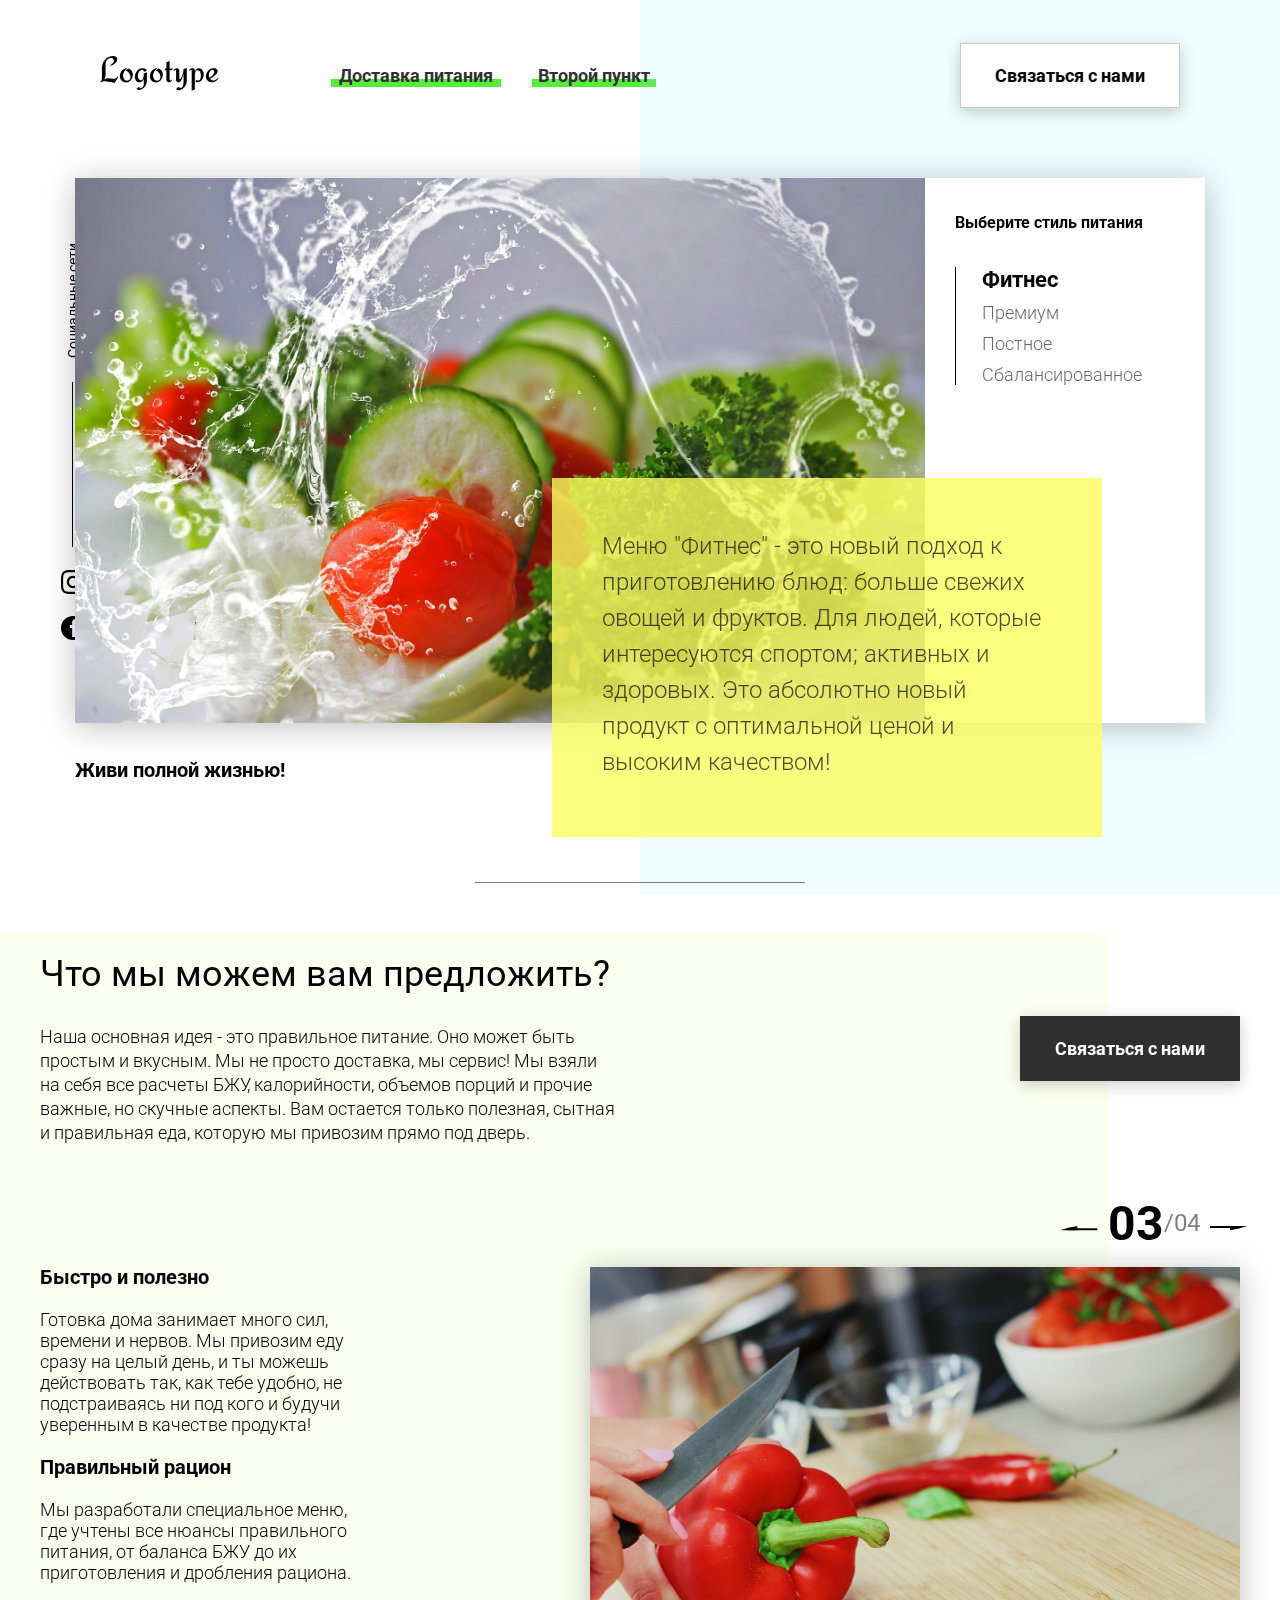
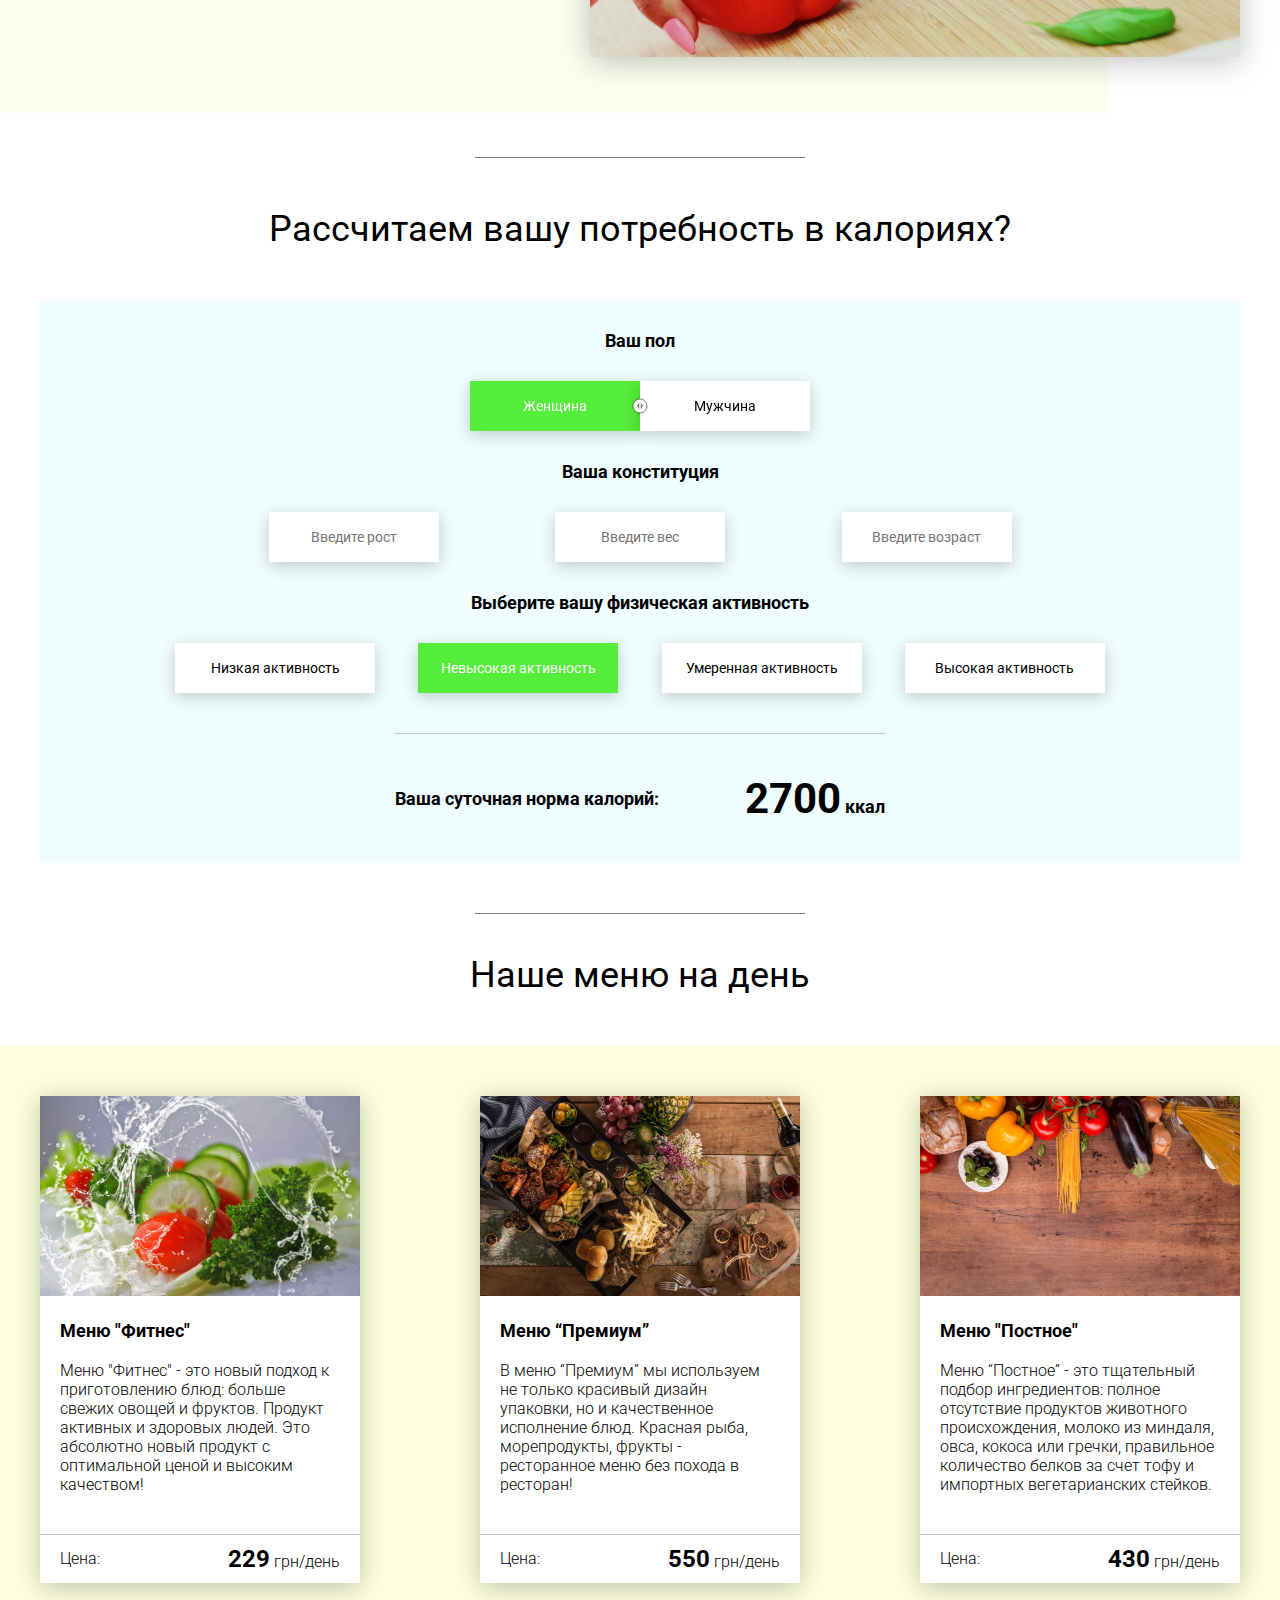
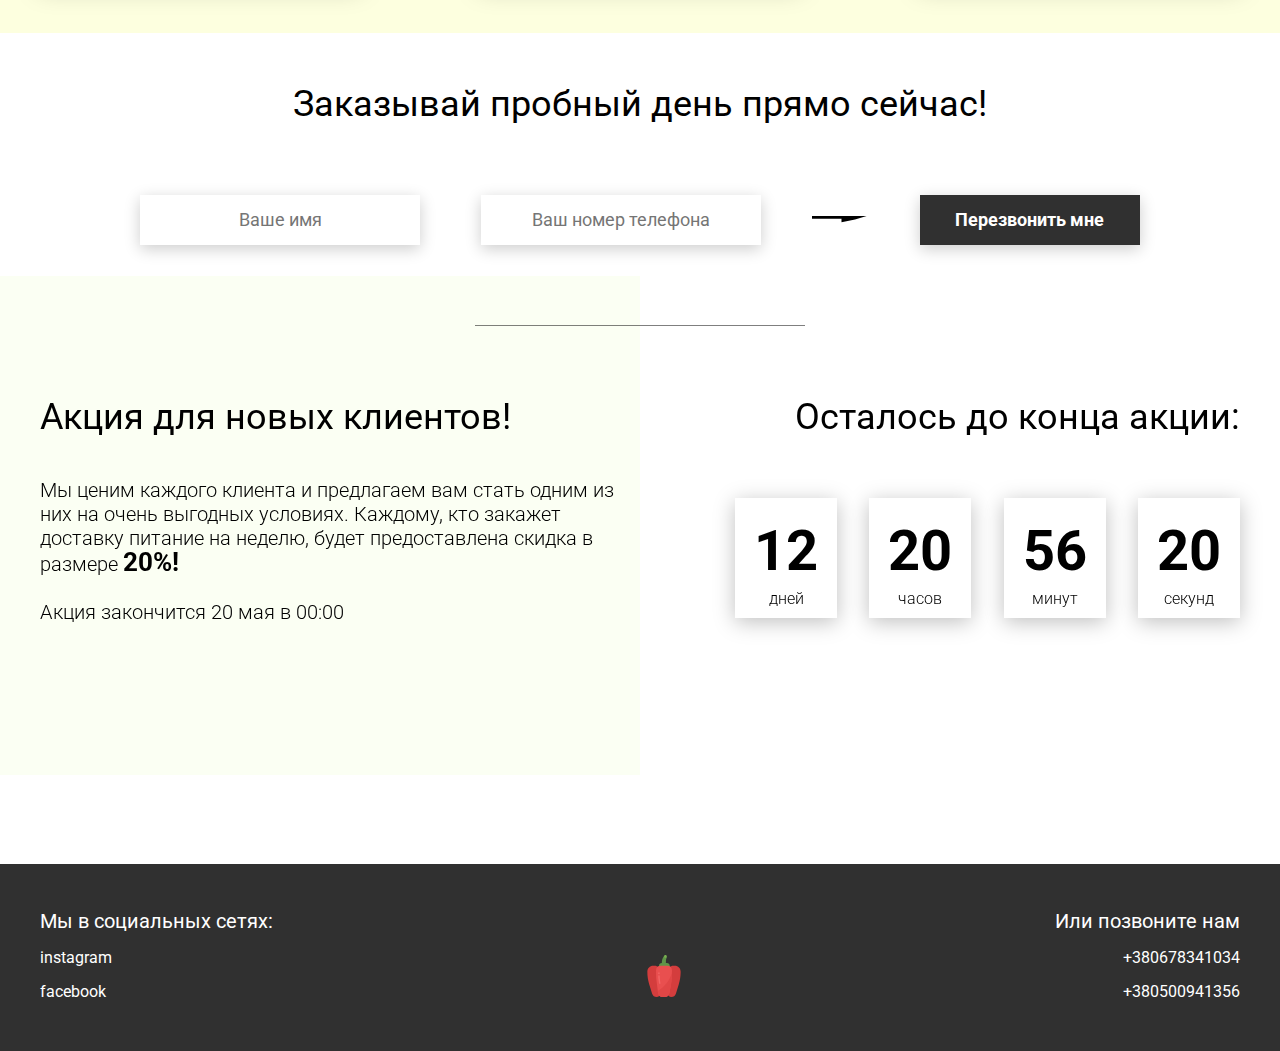
==== PracticeProject02/index.html @ e55fc6fd "Rename work directory" ====
<!DOCTYPE html>
<html lang="en">
<head>
    <meta charset="UTF-8">
    <meta name="viewport" content="width=device-width, initial-scale=1.0">
    <title>Food</title>
    <link rel="stylesheet" href="css/style.css">
    <link rel="stylesheet" href="css/animation-tabs.css">
</head>
<body>
    <header class="header">
        <div class="header__left-block">
            <div class="header__logo">
                <img src="icons/logo.svg" alt="Логотип">
            </div>
            <nav class="header__links">
                <a href="#" class="header__link">Доставка питания</a>
                <a href="#" class="header__link">Второй пункт</a>
            </nav>
        </div>
        <div class="header__right-block">
            <button class="btn btn_white">Связаться с нами</button>
        </div>
    </header>
    <div class="sidepanel">
        <div class="sidepanel__text"><span>Социальные сети</span></div>
        <div class="sidepanel__divider"></div>
        <a href="#" class="sidepanel__icon">
            <img src="icons/instagram.svg" alt="instagram">
        </a>
        <a href="#" class="sidepanel__icon">
            <img src="icons/facebook.svg" alt="facebook">
        </a>
    </div>

    <div class="preview">
        <div class="bgc_blue"></div>
        <div class="container">
            <div class="tabcontainer">
                <div class="tabcontent">
                    <img src="img/tabs/vegy.jpg" alt="vegy">
                    <div class="tabcontent__descr">
                        Меню "Фитнес" - это новый подход к приготовлению блюд: больше свежих овощей и фруктов. Для людей, которые интересуются спортом; активных и здоровых. Это абсолютно новый продукт с оптимальной ценой и высоким качеством!
                    </div>
                </div>
                <div class="tabcontent">
                    <img src="img/tabs/elite.jpg" alt="elite">
                    <div class="tabcontent__descr">
                        Меню “Премиум” - мы используем не только красивый дизайн упаковки, но и качественное исполнение блюд. Красная рыба, морепродукты, фрукты - ресторанное меню без похода в ресторан!                                     
                    </div>
                </div>
                <div class="tabcontent">
                    <img src="img/tabs/post.jpg" alt="post">
                    <div class="tabcontent__descr">
                        Наше специальное “Постное меню” - это тщательный подбор ингредиентов: полное отсутствие продуктов животного происхождения. Полная гармония с собой и природой в каждом элементе! Все будет Ом!                                     
                    </div>
                </div>
                <div class="tabcontent">
                    <img src="img/tabs/vegy.jpg" alt="vegy">
                    <div class="tabcontent__descr">
                        Меню "Сбалансированное" - это соответствие вашего рациона всем научным рекомендациям. Мы тщательно просчитываем вашу потребность в к/б/ж/у и создаем лучшие блюда для вас.
                    </div>
                </div>
                <!-- <div class="tabcontent">
                    <img src="https://images.immediate.co.uk/production/volatile/sites/30/2020/08/processed-food700-350-e6d0f0f.jpg?quality=90&resize=556,505" alt="vegy">
                    <div class="tabcontent__descr">
                        Меню "Дополнительное" - это соответствие вашего рациона всем научным рекомендациям. Мы тщательно просчитываем вашу потребность в к/б/ж/у и создаем лучшие блюда для вас.
                    </div>
                </div> -->
                <div class="tabheader">
                    <h3>Выберите стиль питания</h3>
                    <div class="tabheader__items">
                        <div class="tabheader__item tabheader__item_active">Фитнес</div>
                        <div class="tabheader__item">Премиум</div>
                        <div class="tabheader__item">Постное</div>
                        <div class="tabheader__item">Сбалансированное</div>
                        <!-- <div class="tabheader__item">Дополнительное</div> -->
                    </div>
                </div>
            </div>
            <div class="preview__life">Живи полной жизнью!</div>
        </div>
    </div>

    <div class="divider"></div>

    <div class="offer">
        <div class="bgc_y"></div>
        <div class="container">
            <div class="offer__text">
                <h2 class="title">Что мы можем вам предложить?</h2>
                <div class="offer__descr">
                    Наша основная идея - это правильное питание. Оно может быть простым и вкусным. Мы не просто доставка, мы сервис! Мы взяли на себя все расчеты БЖУ, калорийности, объемов порций и прочие важные, но скучные аспекты. Вам остается только полезная, сытная и правильная еда, которую мы привозим прямо под дверь.
                </div>
            </div>
            <div class="offer__action">
                <button class="btn btn_dark">Связаться с нами</button>
            </div>
        </div>
        <div class="container">
            <div class="offer__advantages">
                <h2>Быстро и полезно</h2>
                <div class="offer__advantages-text">
                    Готовка дома занимает много сил, времени и нервов. Мы привозим еду сразу на целый день, и ты можешь действовать так, как тебе удобно, не подстраиваясь ни под кого и будучи уверенным в качестве продукта!
                </div>
                <h2>Правильный рацион</h2>
                <div class="offer__advantages-text">
                    Мы разработали специальное меню, где учтены все нюансы правильного питания, от баланса БЖУ до их приготовления и дробления рациона.
                </div>
            </div>
            <div class="offer__slider">
                <div class="offer__slider-counter">
                    <div class="offer__slider-prev">
                        <img src="icons/left.svg" alt="prev">
                    </div>
                    <span id="current">03</span>
                    /
                    <span id="total">04</span>
                    <div class="offer__slider-next">
                        <img src="icons/right.svg" alt="next">
                    </div>
                </div>
                <div class="offer__slider-wrapper">
                    <div class="offer__slide">
                        <img src="img/slider/pepper.jpg" alt="pepper">
                    </div>
                    <!-- <div class="offer__slide">
                        <img src="img/slider/food-12.jpg" alt="food">
                    </div>
                    <div class="offer__slide">
                        <img src="img/slider/olive-oil.jpg" alt="oil">
                    </div>
                    <div class="offer__slide">
                        <img src="img/slider/paprika.jpg" alt="paprika">
                    </div> -->
                </div>
            </div>
        </div>
    </div>

    <div class="divider"></div>

    <div class="calculating">
        <div class="container">
            <h2 class="title">Рассчитаем вашу потребность в калориях?
            </h2>
            <div class="calculating__field">
                <div class="calculating__subtitle">
                    Ваш пол
                </div>
                <div class="calculating__choose" id="gender">
                    <div class="calculating__choose-item calculating__choose-item_active">Женщина</div>
                    <div class="calculating__choose-item">Мужчина</div>
                </div>

                <div class="calculating__subtitle">
                    Ваша конституция
                </div>
                <div class="calculating__choose calculating__choose_medium">
                    <input type="text" id="height" placeholder="Введите рост" class="calculating__choose-item">
                    <input type="text" id="weight" placeholder="Введите вес"  class="calculating__choose-item">
                    <input type="text" id="age" placeholder="Введите возраст" class="calculating__choose-item">
                </div>

                <div class="calculating__subtitle">
                    Выберите вашу физическая активность
                </div>
                <div class="calculating__choose calculating__choose_big">
                    <div id="low" class="calculating__choose-item">Низкая активность </div>
                    <div id="small"  class="calculating__choose-item calculating__choose-item_active">Невысокая активность</div>
                    <div id="medium" class="calculating__choose-item">Умеренная активность</div>
                    <div id="high" class="calculating__choose-item">Высокая активность</div>
                </div>

                <div class="calculating__divider"></div>

                <div class="calculating__total">
                    <div class="calculating__subtitle">
                        Ваша суточная норма калорий:
                    </div>
                    <div class="calculating__result">
                        <span>2700</span> ккал
                    </div>
                </div>
            </div>
        </div>
    </div>

    <div class="divider"></div>

    <div class="menu">
        <h2 class="title">Наше меню на день</h2>

        <div class="menu__field">
            <div class="container">
                <div class="menu__item">
                    <img src="img/tabs/vegy.jpg" alt="vegy">
                    <h3 class="menu__item-subtitle">Меню "Фитнес"</h3>
                    <div class="menu__item-descr">Меню "Фитнес" - это новый подход к приготовлению блюд: больше свежих овощей и фруктов. Продукт активных и здоровых людей. Это абсолютно новый продукт с оптимальной ценой и высоким качеством!</div>
                    <div class="menu__item-divider"></div>
                    <div class="menu__item-price">
                        <div class="menu__item-cost">Цена:</div>
                        <div class="menu__item-total"><span>229</span> грн/день</div>
                    </div>
                </div>
                <div class="menu__item">
                    <img src="img/tabs/elite.jpg" alt="elite">
                    <h3 class="menu__item-subtitle">Меню “Премиум”</h3>
                    <div class="menu__item-descr">В меню “Премиум” мы используем не только красивый дизайн упаковки, но и качественное исполнение блюд. Красная рыба, морепродукты, фрукты - ресторанное меню без похода в ресторан!</div>
                    <div class="menu__item-divider"></div>
                    <div class="menu__item-price">
                        <div class="menu__item-cost">Цена:</div>
                        <div class="menu__item-total"><span>550</span> грн/день</div>
                    </div>
                </div>
                <div class="menu__item">
                    <img src="img/tabs/post.jpg" alt="post">
                    <h3 class="menu__item-subtitle">Меню "Постное"</h3>
                    <div class="menu__item-descr">Меню “Постное” - это тщательный подбор ингредиентов: полное отсутствие продуктов животного происхождения, молоко из миндаля, овса, кокоса или гречки, правильное количество белков за счет тофу и импортных вегетарианских стейков. </div>
                    <div class="menu__item-divider"></div>
                    <div class="menu__item-price">
                        <div class="menu__item-cost">Цена:</div>
                        <div class="menu__item-total"><span>430</span> грн/день</div>
                    </div>
                </div>
            </div>
        </div>
    </div>

    <div class="order">
        <div class="container">
            <div class="title">Заказывай пробный день прямо сейчас!</div>
            <form action="#" class="order__form">
                <input required placeholder="Ваше имя" name="name" type="text" class="order__input">
                <input required placeholder="Ваш номер телефона" name="phone" type="phone" class="order__input">
                <img src="icons/right.svg" alt="right">
                <button class="btn btn_dark btn_min">Перезвонить мне</button>
            </form>
        </div>
    </div>

    <div class="divider"></div>

    <div class="promotion">
        <div class="bgc_y"></div>
        <div class="container">
            <div class="promotion__text">
                <div class="title">Акция для новых клиентов!</div>
                <div class="promotion__descr">
                    Мы ценим каждого клиента и предлагаем вам стать одним из них на очень выгодных условиях. 
                    Каждому, кто закажет доставку питание на неделю, будет предоставлена скидка в размере <span>20%!</span>
                    <br><br>
                    Акция закончится 20 мая в 00:00
                </div>
            </div>
            <div class="promotion__timer">
                <div class="title">Осталось до конца акции:</div>
                <div class="timer">
                    <div class="timer__block">
                        <span id="days">12</span>
                        дней
                    </div>
                    <div class="timer__block">
                        <span id="hours">20</span>
                        часов
                    </div>
                    <div class="timer__block">
                        <span id="minutes">56</span>
                        минут
                    </div>
                    <div class="timer__block">
                        <span id="seconds">20</span>
                        секунд
                    </div>
                </div>
            </div>
        </div>
    </div>

    <footer class="footer">
        <div class="container">
            <div class="social">
                <div class="subtitle">Мы в социальных сетях:</div>
                <a href="#" class="link">instagram</a>
                <a href="#" class="link">facebook</a>
            </div>
            <div class="pepper">
                <img src="icons/veg.svg" alt="pepper">
            </div>
            <div class="call">
                <div class="subtitle">Или позвоните нам</div>
                <a href="#" class="link">+380678341034</a>
                <a href="#" class="link">+380500941356</a>
            </div>
        </div>
    </footer>

    <div class="modal">
        <div class="modal__dialog">
            <div class="modal__content">
                <form action="#">
                    <div class="modal__close">&times;</div>
                    <div class="modal__title">Мы свяжемся с вами как можно быстрее!</div>
                    <input required placeholder="Ваше имя" name="name" type="text" class="modal__input">
                    <input required placeholder="Ваш номер телефона" name="phone" type="phone" class="modal__input">
                    <button class="btn btn_dark btn_min">Перезвонить мне</button>
                </form>
            </div>
        </div>
    </div>

    <script src="js/script.js"></script>
</body>
</html>
---- PracticeProject02/css/style.css ----
@import url(https://fonts.googleapis.com/css?family=Roboto:300,400,700&display=swap&subset=cyrillic-ext);*{box-sizing:border-box;margin:0;padding:0;font-family:Roboto,sans-serif}a{text-decoration:none}.btn{width:220px;height:65px;display:flex;justify-content:center;align-items:center;background-color:#fff;font-size:18px;font-weight:700;border:1px solid rgba(0,0,0,.2);box-shadow:0 4px 15px rgba(0,0,0,.2);cursor:pointer;transition:.3s all;outline:0}.btn_white{background-color:#fff}.btn_dark{background-color:#303030;color:#fff;border:none}.btn_min{height:50px}.btn:hover{box-shadow:0 4px 30px rgba(0,0,0,.3)}.container{max-width:1200px;margin:0 auto}.divider{width:330px;height:1px;margin:0 auto;background-color:rgba(0,0,0,.5)}.title{font-size:36px;font-weight:400}.header{display:flex;justify-content:space-between;align-items:center;height:150px;padding:0 100px}.header__left-block{display:flex;justify-content:space-between;min-width:550px}.header__logo{max-width:170px}.header__logo img{width:100%}.header__links{display:flex;align-items:center}.header__link{position:relative;margin-right:45px;font-weight:700;font-size:18px;color:#303030}.header__link:after{content:'';position:absolute;display:block;width:110%;left:-5%;bottom:-1px;z-index:-1;height:8px;background:#54ed39}.header__link:last-child{margin-right:0}.sidepanel{position:fixed;left:60px;top:240px;height:400px;width:25px;display:flex;flex-direction:column;justify-content:space-between;align-items:center}.sidepanel__text{width:120px;height:120px;font-size:14px}.sidepanel__text span{display:flex;transform:rotate(-90deg) translateX(-50px)}.sidepanel__divider{width:1px;height:165px;background-color:#000}.sidepanel__icon{width:24px;height:24px}.sidepanel__icon img{width:100%}.preview{padding:28px 0 100px 0;position:relative}.preview__life{font-weight:700;font-size:20px;margin-left:35px;margin-top:35px}.bgc_blue{position:absolute;right:0;top:-155px;width:50vw;height:900px;background:rgba(146,242,255,.15);z-index:-1}.tabcontainer{display:flex;width:1130px;margin:0 auto;box-shadow:0 4px 30px rgba(0,0,0,.25)}.tabcontent{width:850px;position:relative}.tabcontent img{width:100%;height:100%;object-fit:cover}.tabcontent__descr{position:absolute;top:300px;right:-177px;width:550px;height:359px;background:rgba(251,254,93,.8);padding:50px;font-size:24px;font-weight:300;line-height:36px;color:rgba(0,0,0,.7)}.tabheader{width:280px;padding:35px 30px;background-color:#fff}.tabheader h3{font-weight:700;font-size:16px}.tabheader__items{margin-top:35px;padding-left:26px;border-left:1px solid #000}.tabheader__item{font-weight:700;font-size:18px;font-weight:300;margin-top:10px;color:rgba(0,0,0,.6);cursor:pointer;transition:.3s all}.tabheader__item_active{color:#000;font-size:22px;font-weight:700}.offer{padding:70px 0 100px 0;position:relative}.offer .container{display:flex;justify-content:space-between}.offer .bgc_y{position:absolute;width:1109px;height:780px;background:rgba(243,255,222,.45);z-index:-1;top:50px}.offer__text{width:580px}.offer__descr{font-size:18px;margin-top:30px;font-weight:300;line-height:24px}.offer__action{display:flex;align-items:center;justify-content:flex-end}.offer__advantages{width:330px;margin-top:50px}.offer__advantages h2{font-weight:700;font-size:20px;margin-top:20px}.offer__advantages h2:first-child{margin-top:70px}.offer__advantages-text{margin-top:20px;font-size:18px;font-weight:300;line-height:21px}.offer__slider{width:650px;margin-top:50px;display:flex;flex-direction:column;align-items:flex-end}.offer__slider-counter{display:flex;width:180px;align-items:center;font-size:24px;color:rgba(0,0,0,.5)}.offer__slider-wrapper{width:100%;margin-top:15px;box-shadow:0 4px 30px rgba(0,0,0,.25)}.offer__slider-prev{margin-right:10px;cursor:pointer}.offer__slider-next{margin-left:10px;cursor:pointer}.offer__slider #current{font-size:48px;font-weight:700;color:#000}.offer__slide{width:100%;height:390px}.offer__slide img{width:100%;height:100%;object-fit:cover}.calculating{padding:50px 0}.calculating .title{text-align:center}.calculating__field{width:100%;margin-top:50px;background:rgba(146,242,255,.15);padding:30px 0 40px 0}.calculating__subtitle{text-align:center;font-size:18px;font-weight:700;margin-top:30px}.calculating__subtitle:first-child{margin-top:0}.calculating #gender:after{content:'';position:absolute;top:50%;transform:translateY(-50%);display:block;width:16px;height:16px;background:url(../icons/switch.svg) center center/cover no-repeat}.calculating__choose{position:relative;display:flex;margin-top:30px;justify-content:center}.calculating__choose-item{display:flex;align-items:center;justify-content:center;width:170px;height:50px;padding:0 10px;background:#fff;box-shadow:0 4px 15px rgba(0,0,0,.2);border:none;text-align:center;font-size:14px;cursor:pointer;outline:0;transition:.3s all}.calculating__choose-item_active{color:#fff;background-color:#54ed39}.calculating__choose_medium{width:743px;justify-content:space-between;margin:30px auto 0 auto}.calculating__choose_big{width:930px;justify-content:space-between;margin:30px auto 0 auto}.calculating__choose_big .calculating__choose-item{width:200px}.calculating__divider{width:490px;height:1px;margin:40px auto;background-color:rgba(0,0,0,.2)}.calculating__total{width:490px;margin:0 auto;display:flex;justify-content:space-between;align-items:center}.calculating__result{font-size:18px;font-weight:700}.calculating__result span{font-size:42px}.menu{padding:40px 0 50px 0}.menu .container{display:flex;justify-content:space-between;align-items:flex-start}.menu .title{text-align:center}.menu__field{margin-top:50px;padding:50px 0;width:100%;background:rgba(249,254,126,.25)}.menu__item{width:320px;min-height:450px;background:#fff;box-shadow:0 4px 25px rgba(0,0,0,.25);font-size:16px;font-weight:300}.menu__item img{width:100%;height:200px;object-fit:cover}.menu__item-subtitle{font-weight:700;font-size:18px;padding:0 20px;margin-top:20px}.menu__item-descr{margin-top:20px;padding:0 20px}.menu__item-divider{width:100%;height:1px;background-color:rgba(0,0,0,.25);margin-top:40px}.menu__item-price{display:flex;justify-content:space-between;align-items:center;padding:10px 20px}.menu__item-price span{font-size:24px;font-weight:700}.order{padding-bottom:80px}.order .title{text-align:center}.order__form{margin-top:70px;padding:0 100px;display:flex;justify-content:space-between;align-items:center}.order__form img{transform:scale(1.5)}.order__input{width:280px;height:50px;background:#fff;box-shadow:0 4px 15px rgba(0,0,0,.2);border:none;font-size:18px;text-align:center;padding:0 20px;outline:0}.promotion{padding:70px 0 240px 0;position:relative}.promotion .container{display:flex}.promotion .bgc_y{position:absolute;width:50%;height:499px;background:rgba(243,255,222,.35);z-index:-1;top:-50px;left:0}.promotion__text{width:50%}.promotion__descr{margin-top:40px;font-size:20px;line-height:24px;font-weight:300}.promotion__descr span{font-weight:700;font-size:26px}.promotion__timer{width:50%}.promotion__timer .title{text-align:right}.promotion__timer .timer{margin-top:60px;padding-left:95px;display:flex;justify-content:space-between;align-items:center}.promotion__timer .timer__block{width:102px;height:120px;background:#fff;box-shadow:0 4px 20px rgba(0,0,0,.25);font-size:16px;font-weight:300;text-align:center}.promotion__timer .timer__block span{display:block;margin-top:20px;margin-bottom:5px;font-size:56px;font-weight:700}.footer{min-height:180px;background-color:#303030;padding:45px 0 50px 0;color:#fff}.footer .container{height:100%;display:flex;justify-content:space-between;align-items:flex-end}.footer .subtitle{font-size:20px}.footer .link{display:block;margin-top:15px;font-size:16px;color:#fff}.footer .call{text-align:right}.modal{position:fixed;top:0;left:0;z-index:1050;display:none;width:100%;height:100%;overflow:hidden;background-color:rgba(0,0,0,.5)}.modal__dialog{max-width:500px;margin:40px auto}.modal__content{position:relative;width:100%;padding:40px;background-color:#fff;border:1px solid rgba(0,0,0,.2);border-radius:4px;max-height:80vh;overflow-y:auto}.modal__close{position:absolute;top:8px;right:14px;font-size:30px;color:#000;opacity:.5;font-weight:700;border:none;background-color:transparent;cursor:pointer}.modal__title{text-align:center;font-size:22px;text-transform:uppercase}.modal__input{display:block;margin:20px auto 20px auto;width:280px;height:50px;background:#fff;box-shadow:0 4px 15px rgba(0,0,0,.2);border:none;font-size:18px;text-align:center;padding:0 20px;outline:0}.modal .btn{display:block;width:280px;margin:0 auto}
---- PracticeProject02/css/animation-tabs.css ----
.show {
    display: block;
}

.hide {
    display: none;
}

.fade {
 animation-name: fade;
 animation-duration: 1.5s;   
}

@keyframes  fade {
    from { 
        opacity: 0.1;
    } 
    
    to {
        opacity: 1;
    }
};
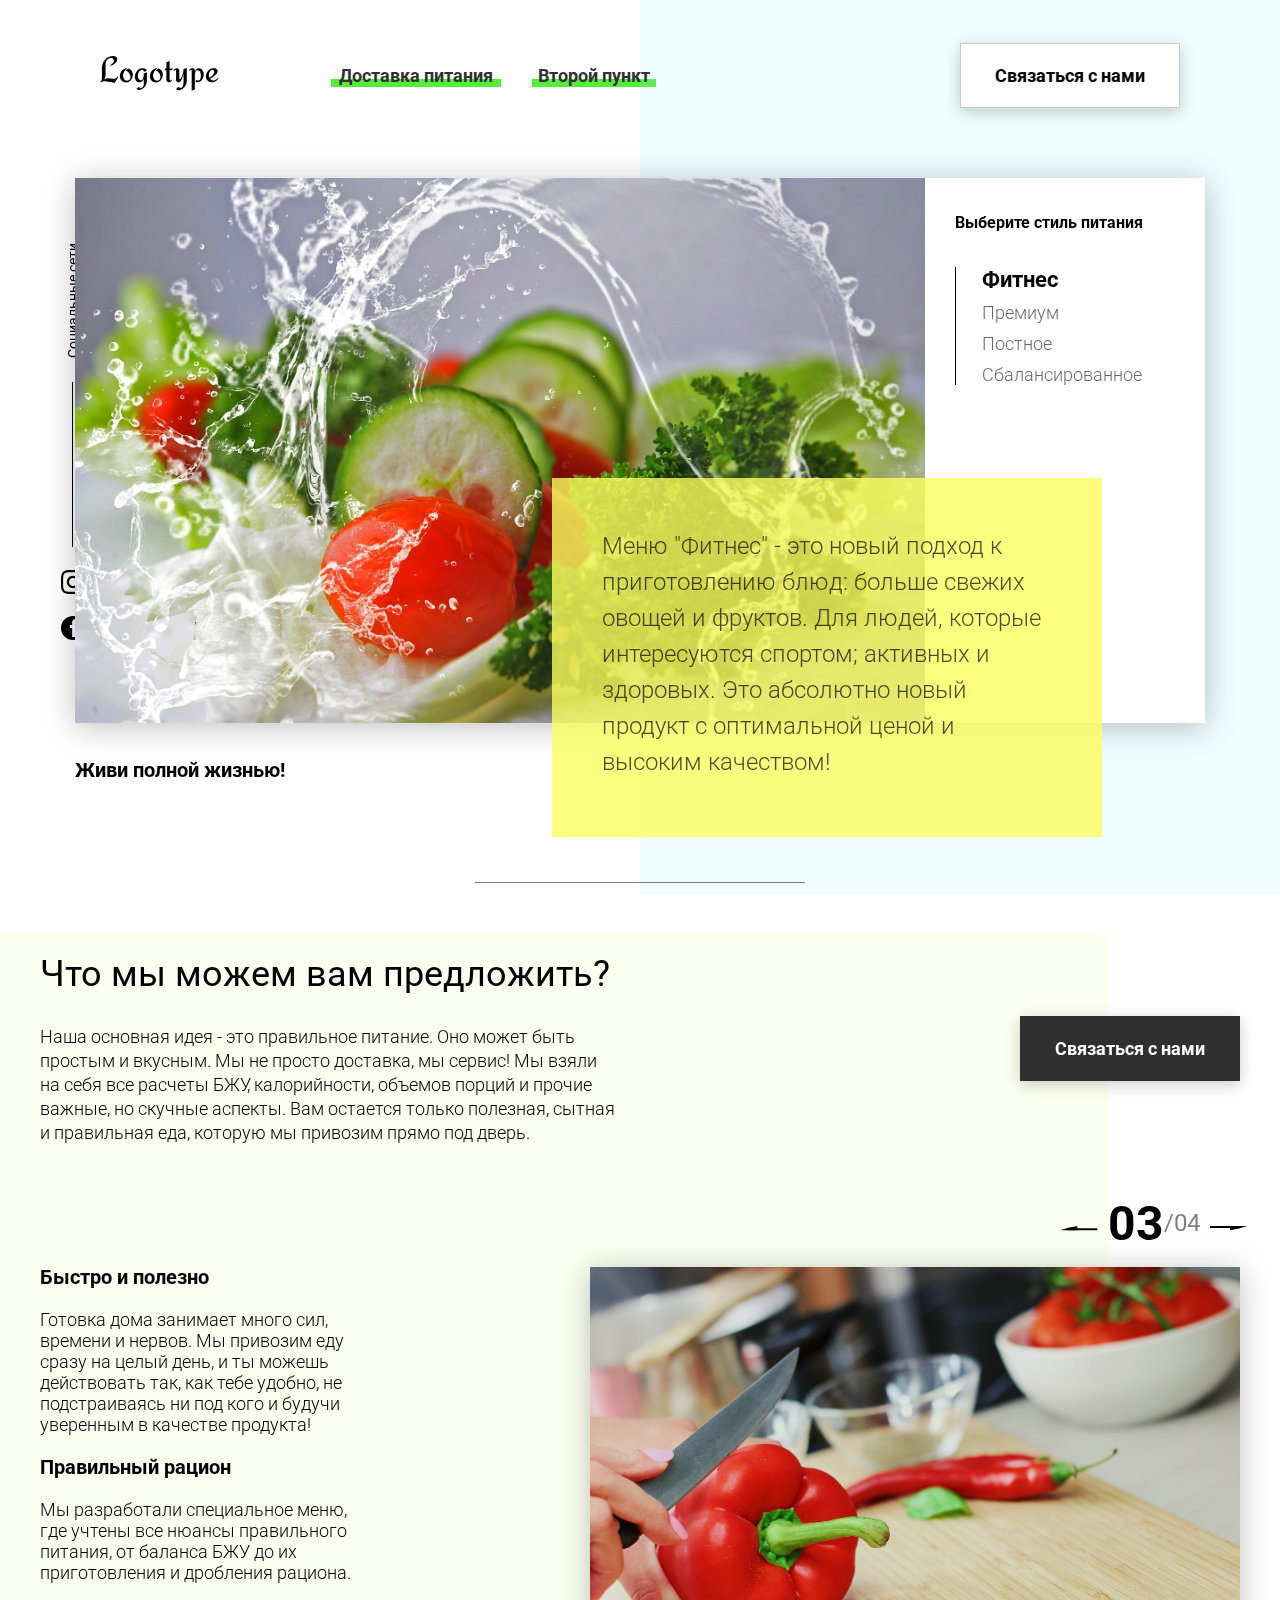
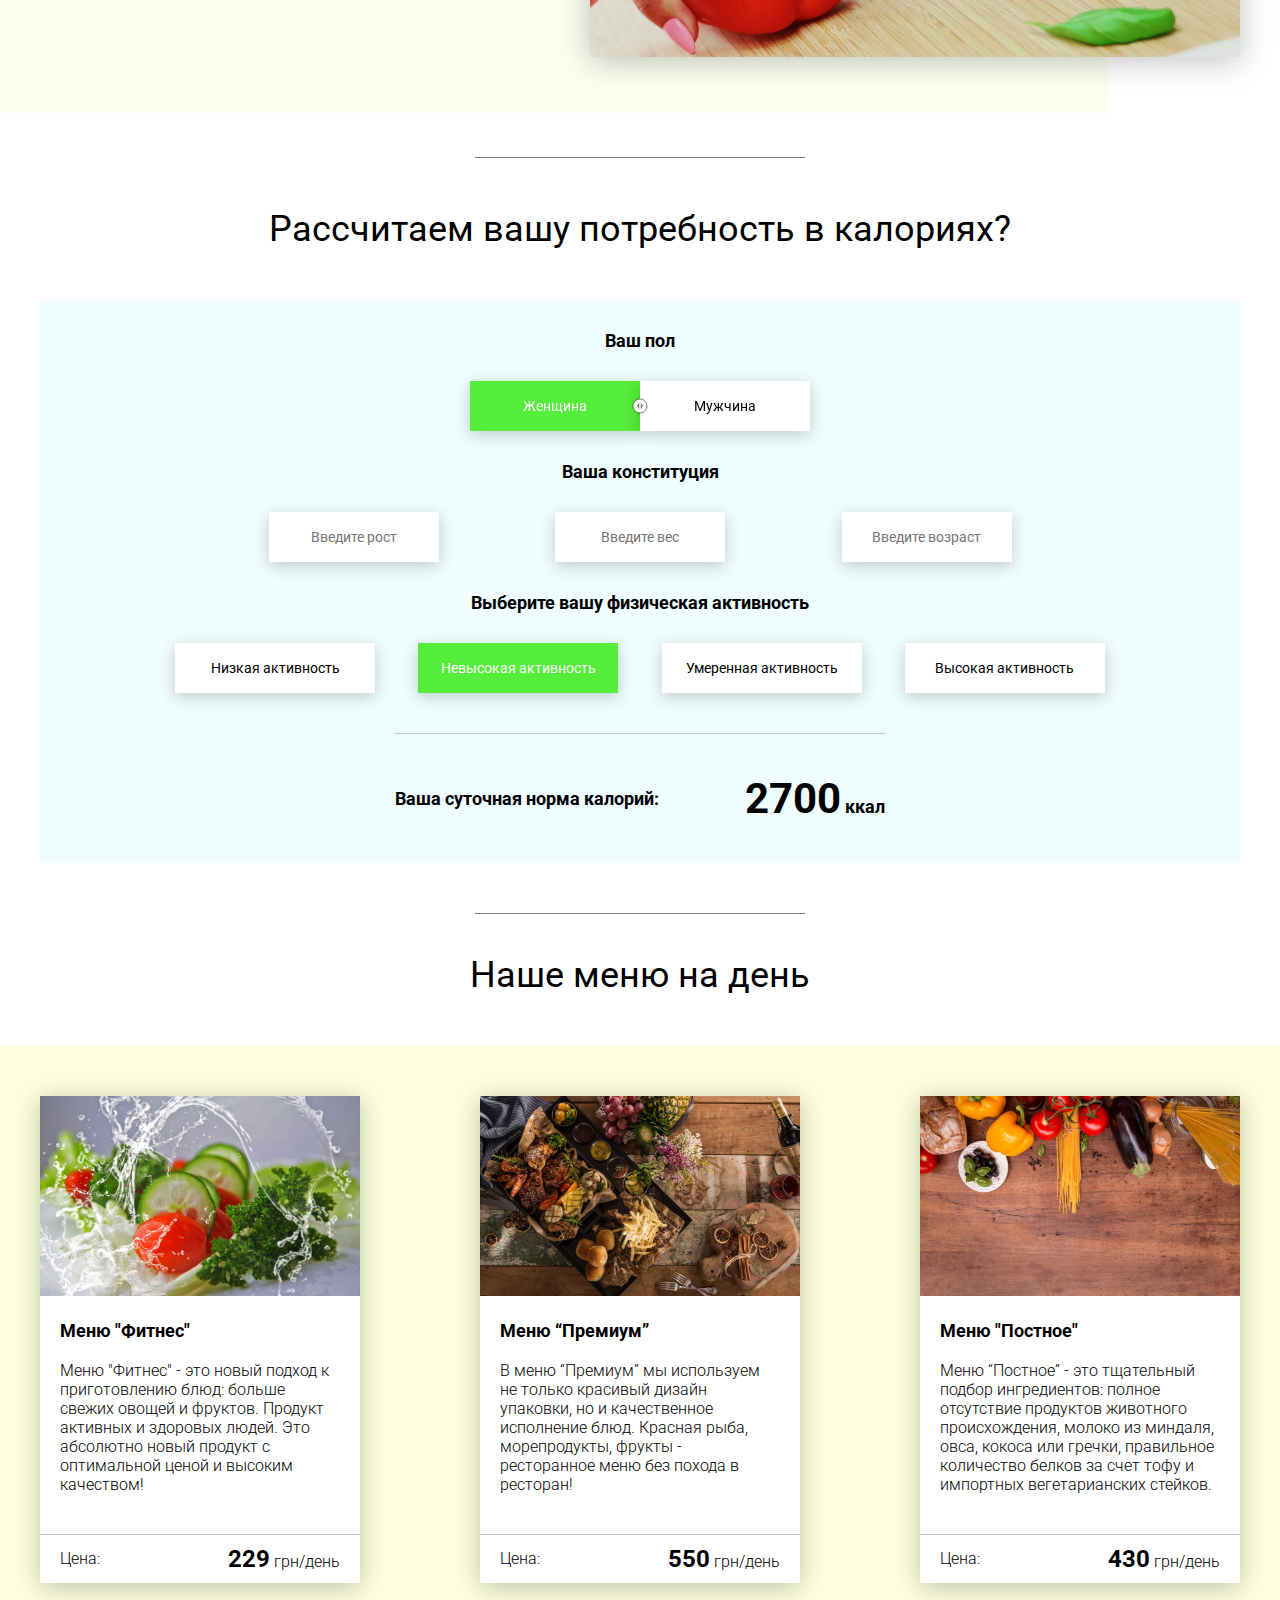
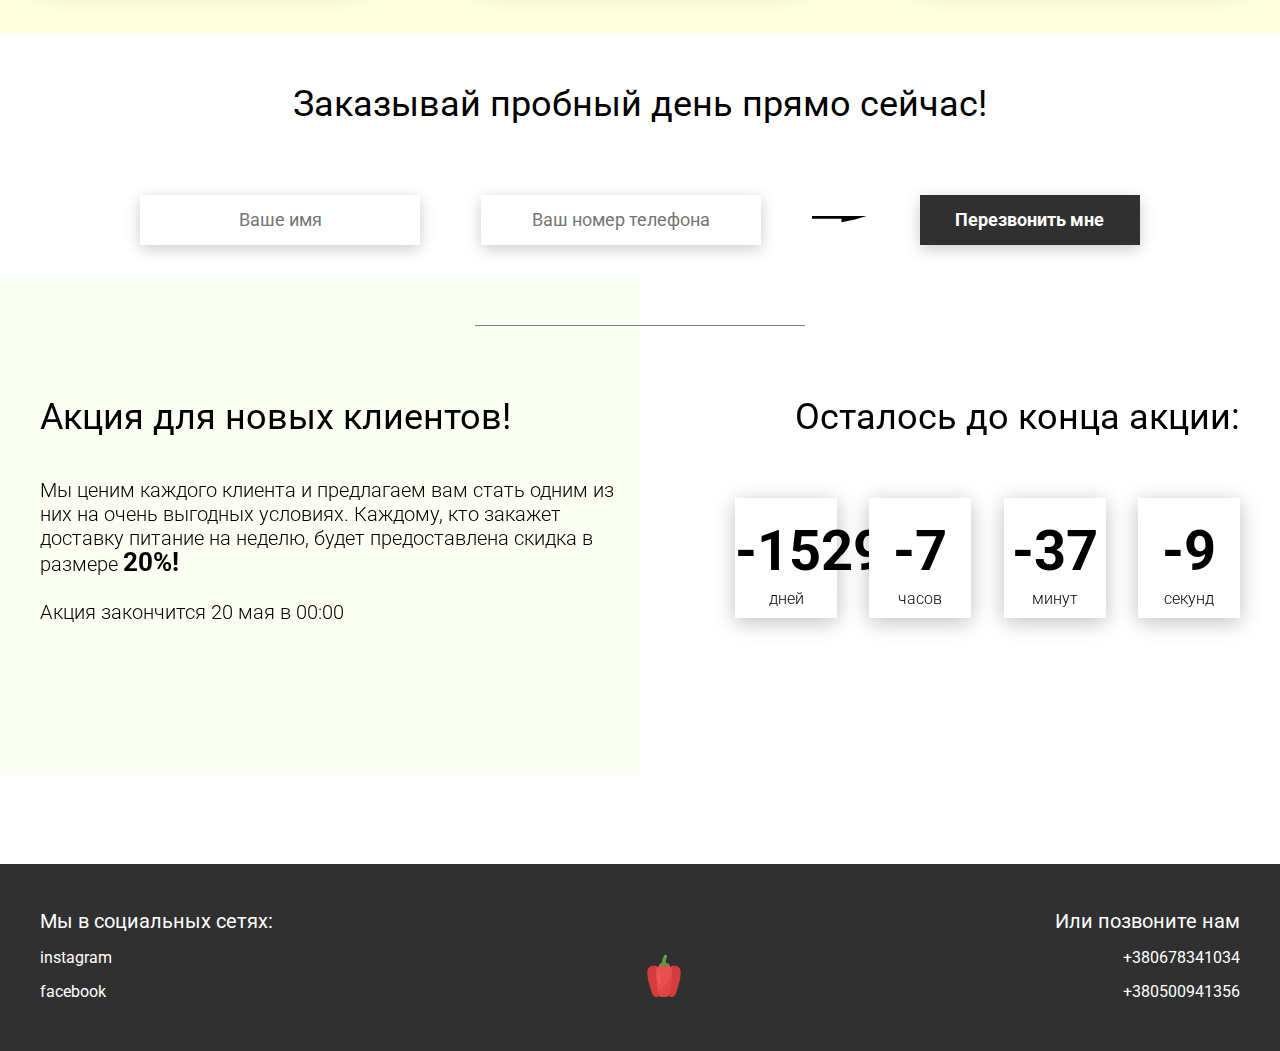
==== commit ce45505d: "Пройден урок 41" ====
--- a/PracticeProject02/index.html
+++ b/PracticeProject02/index.html
@@ -310,5 +310,6 @@
     </div>
 
     <script src="js/script.js"></script>
+    <script src="js/timer.js"></script>
 </body>
 </html>  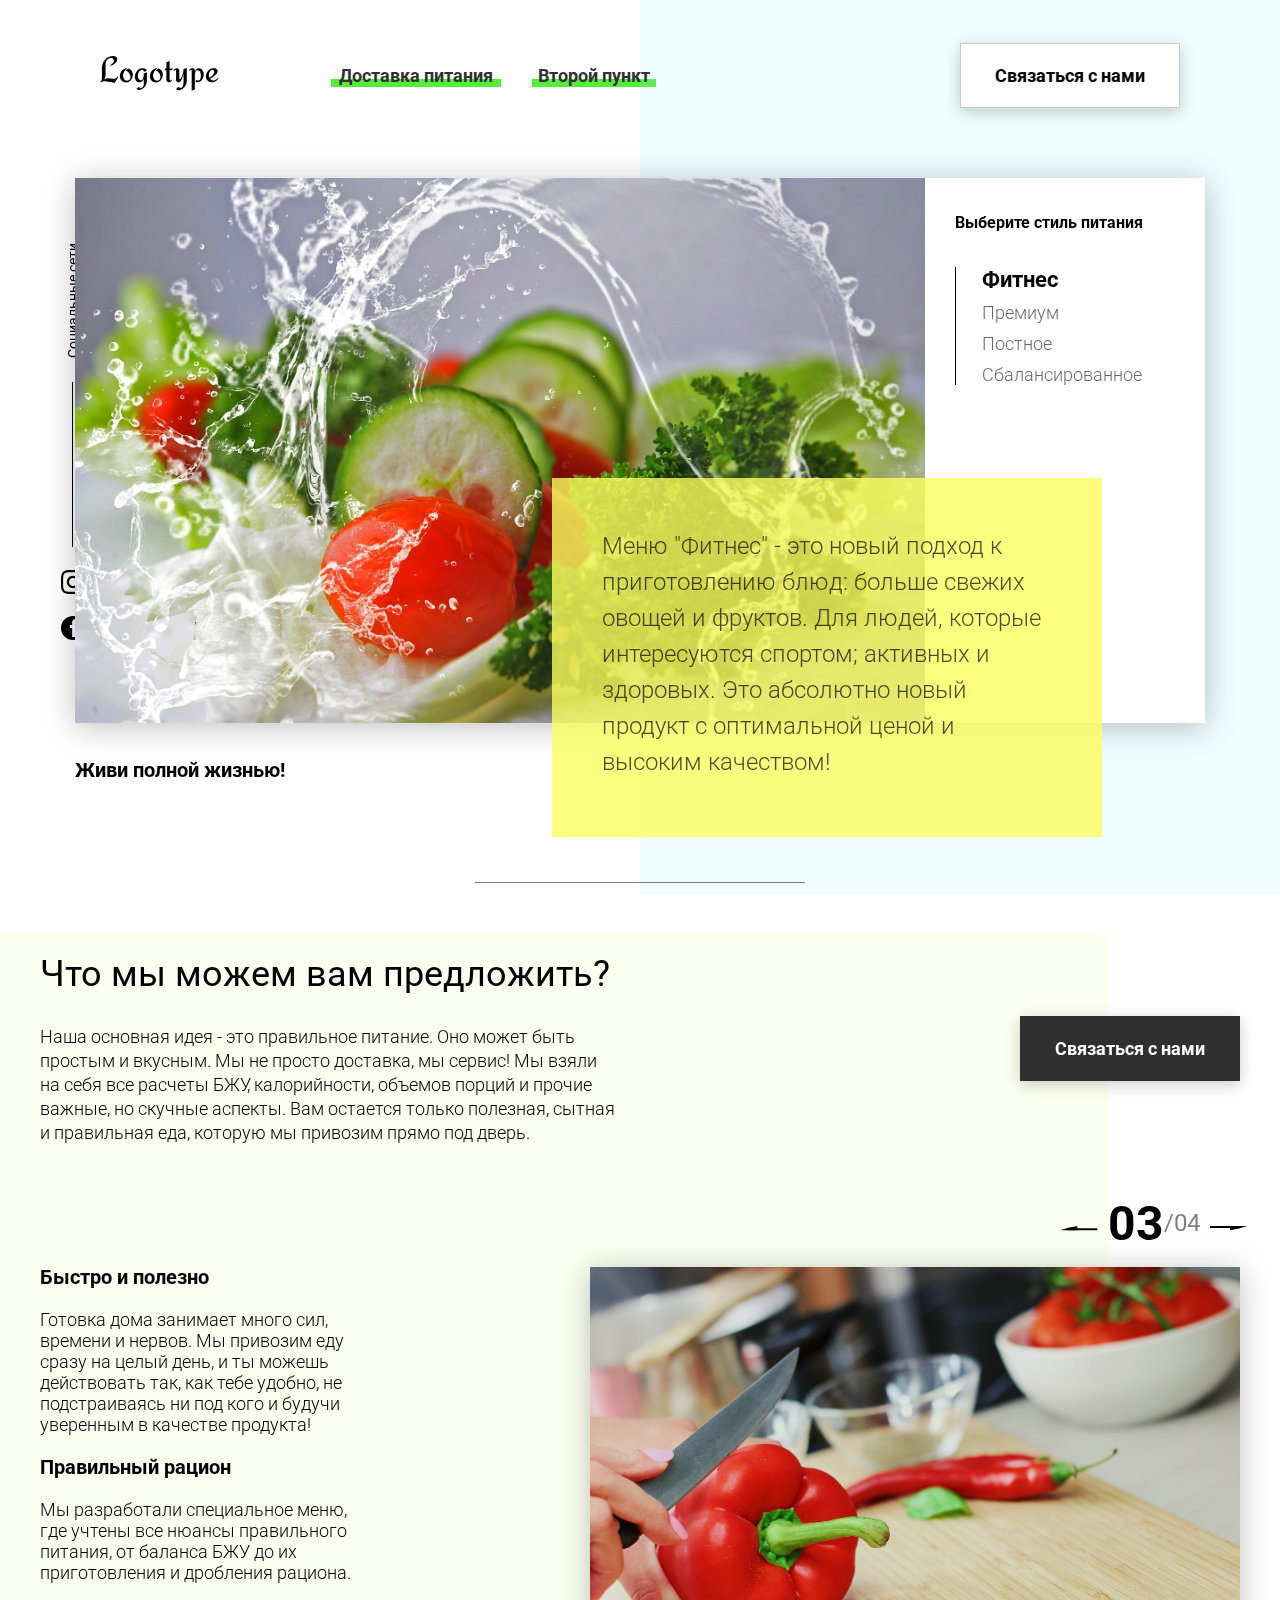
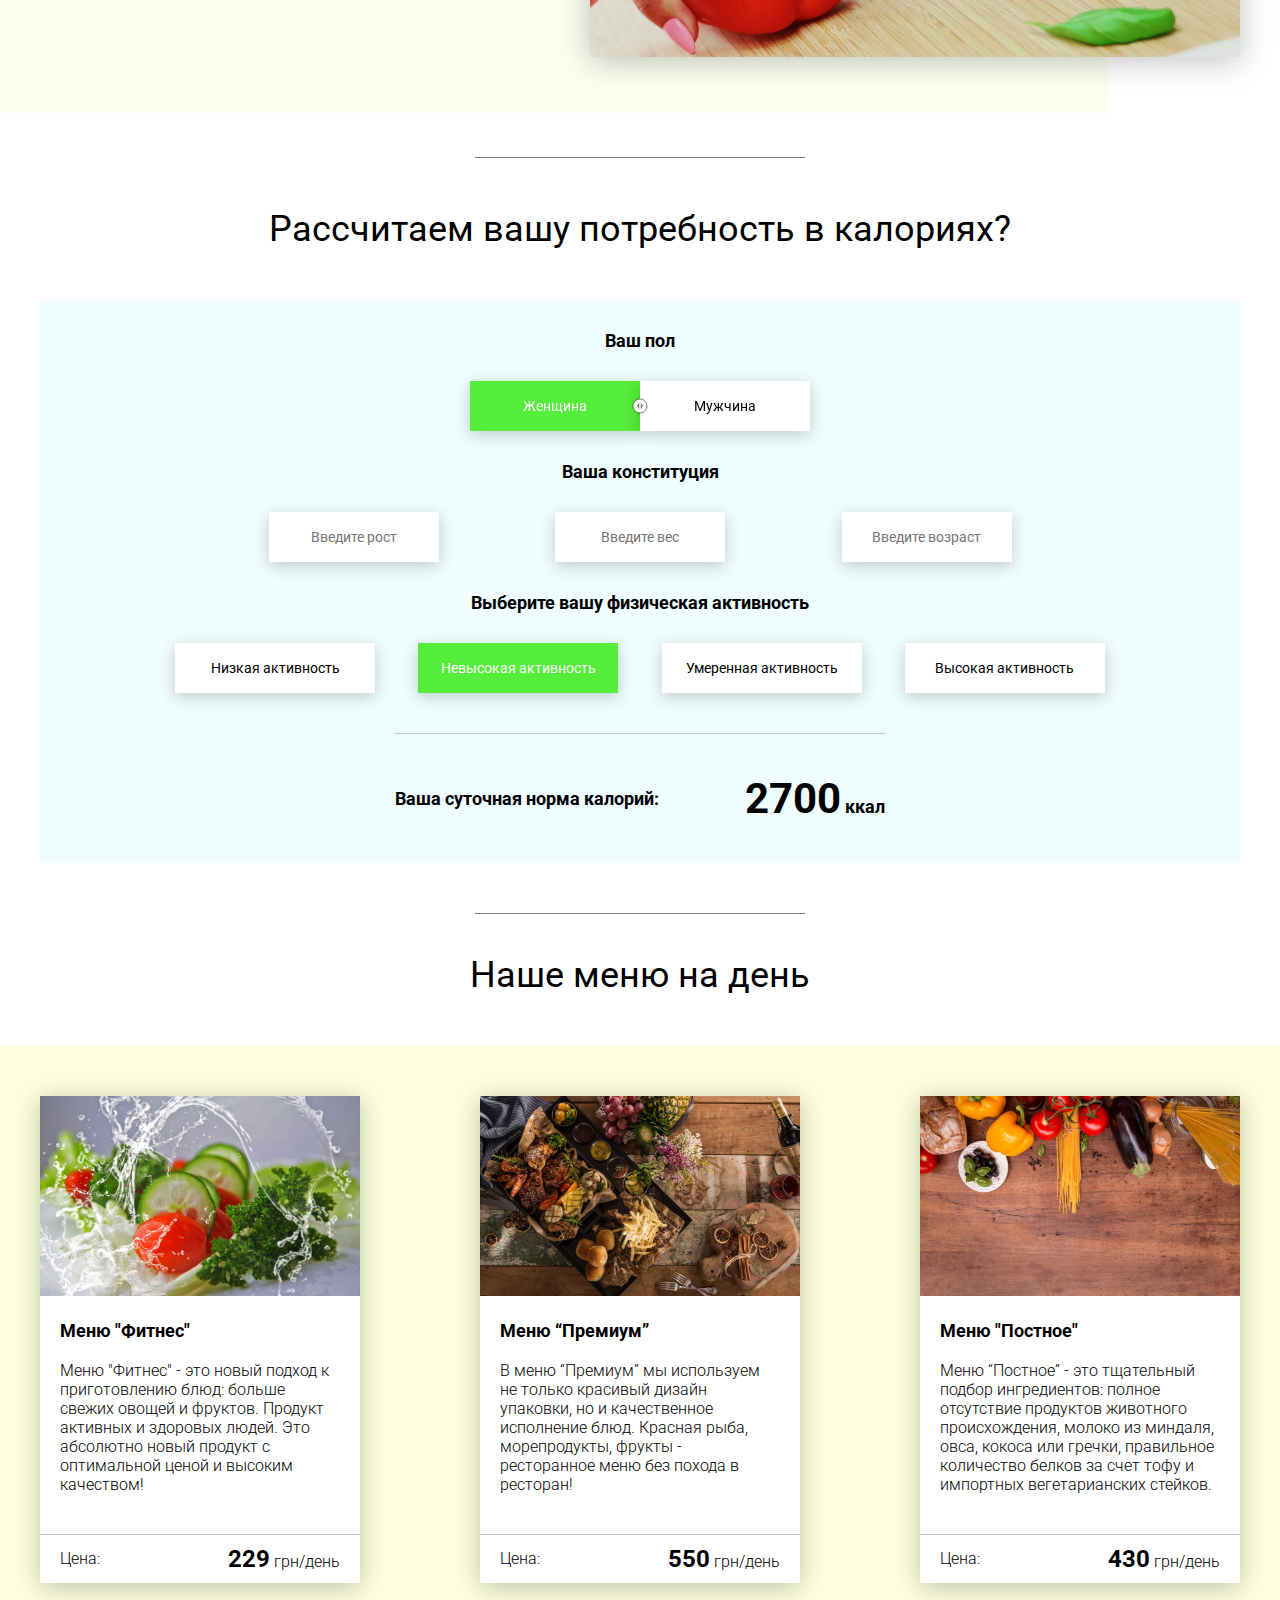
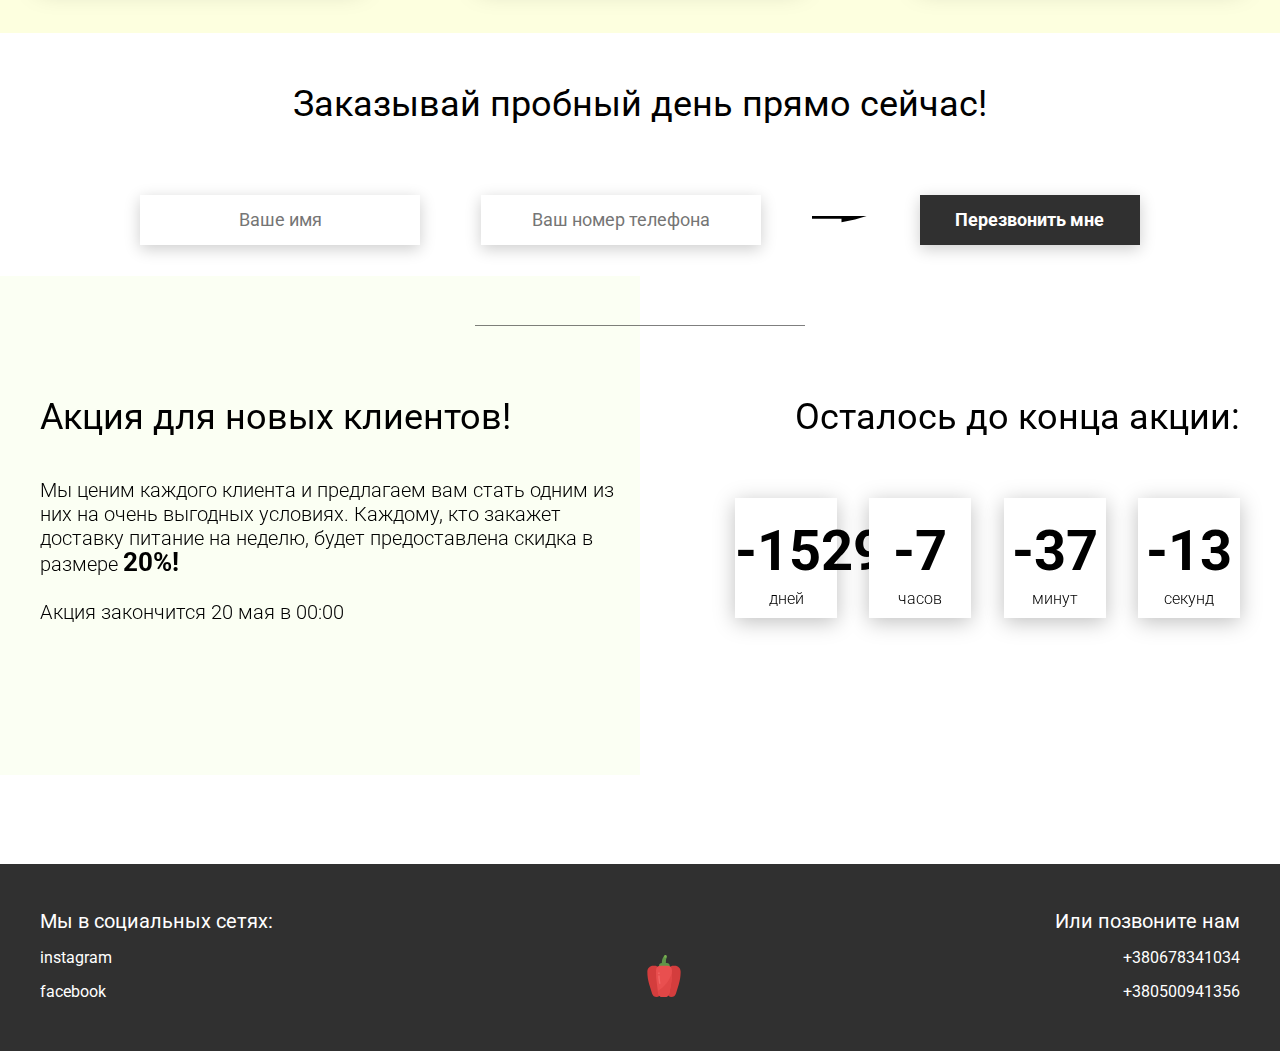
==== commit cd8b1d44: "Подправил путь к скрипту для табов" ====
--- a/PracticeProject02/index.html
+++ b/PracticeProject02/index.html
@@ -309,7 +309,7 @@
         </div>
     </div>
 
-    <script src="js/script.js"></script>
+    <script src="js/tabs.js"></script>
     <script src="js/timer.js"></script>
 </body>
 </html>  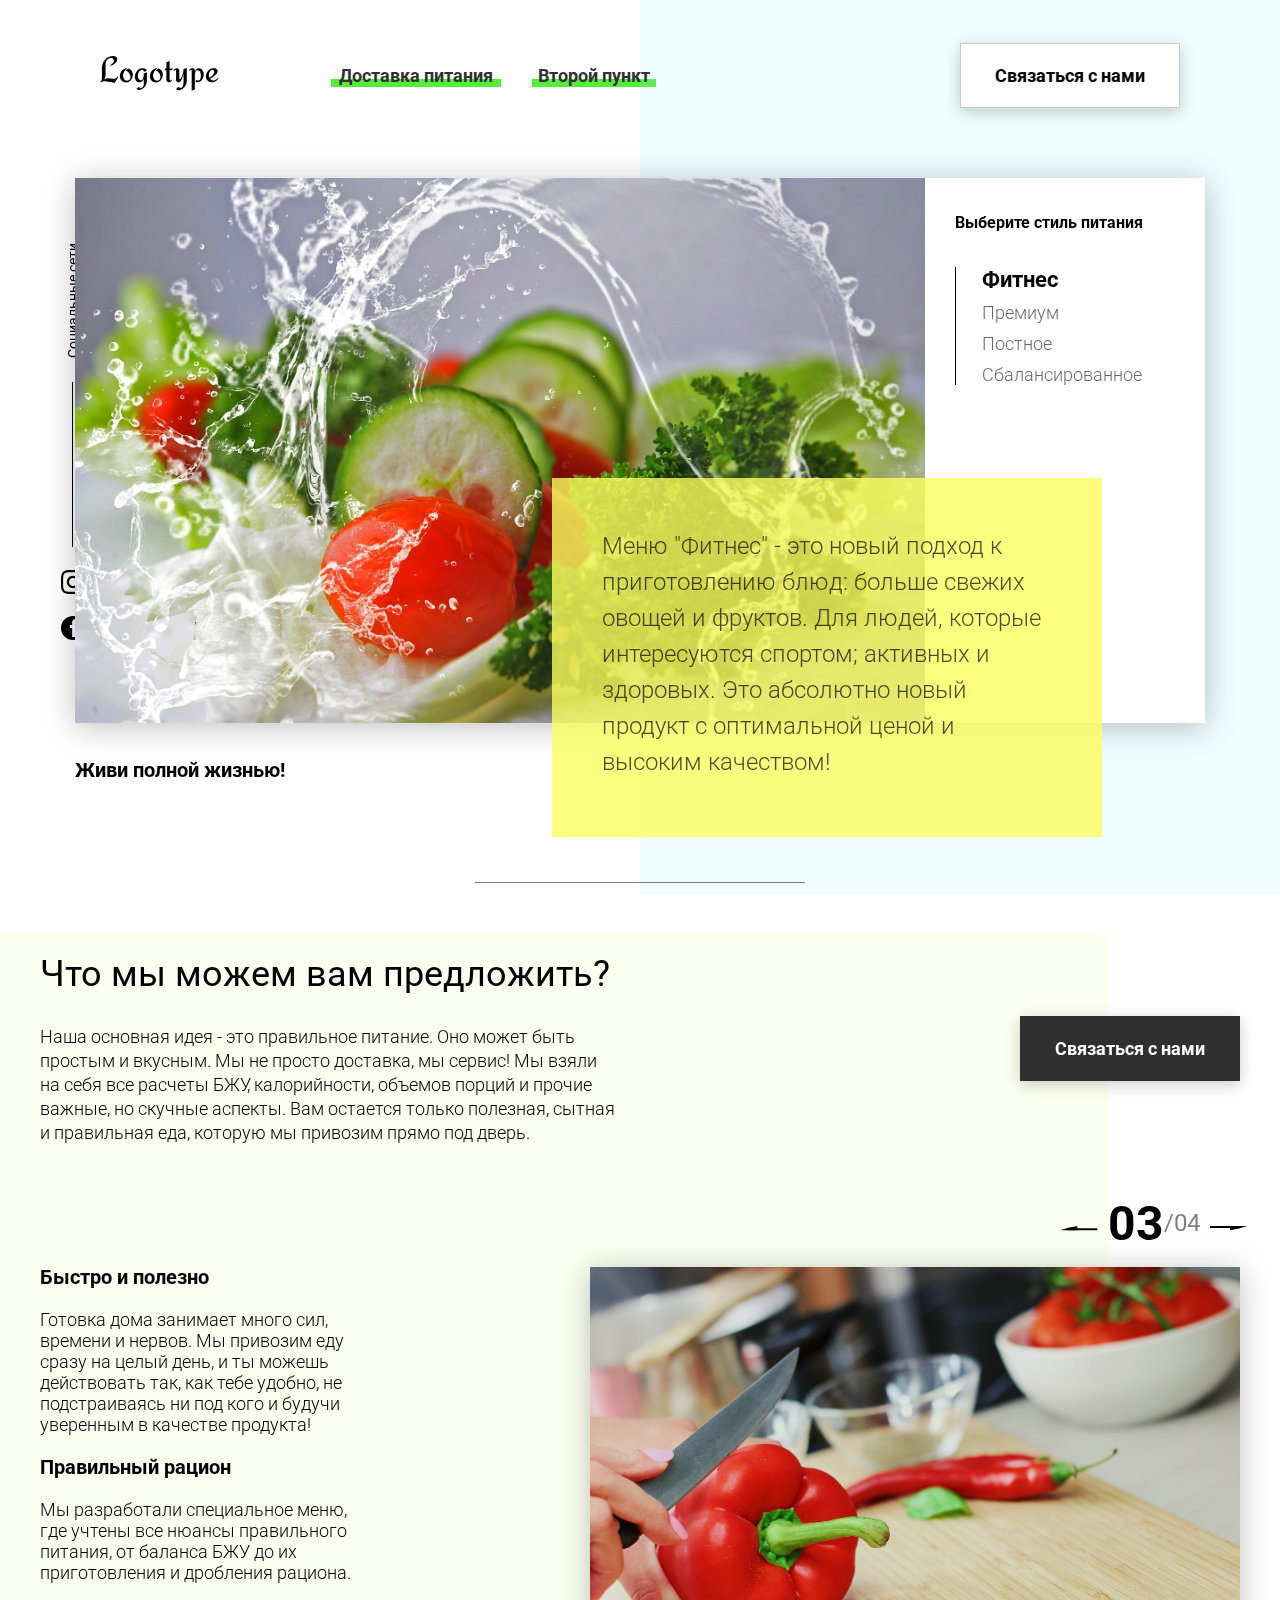
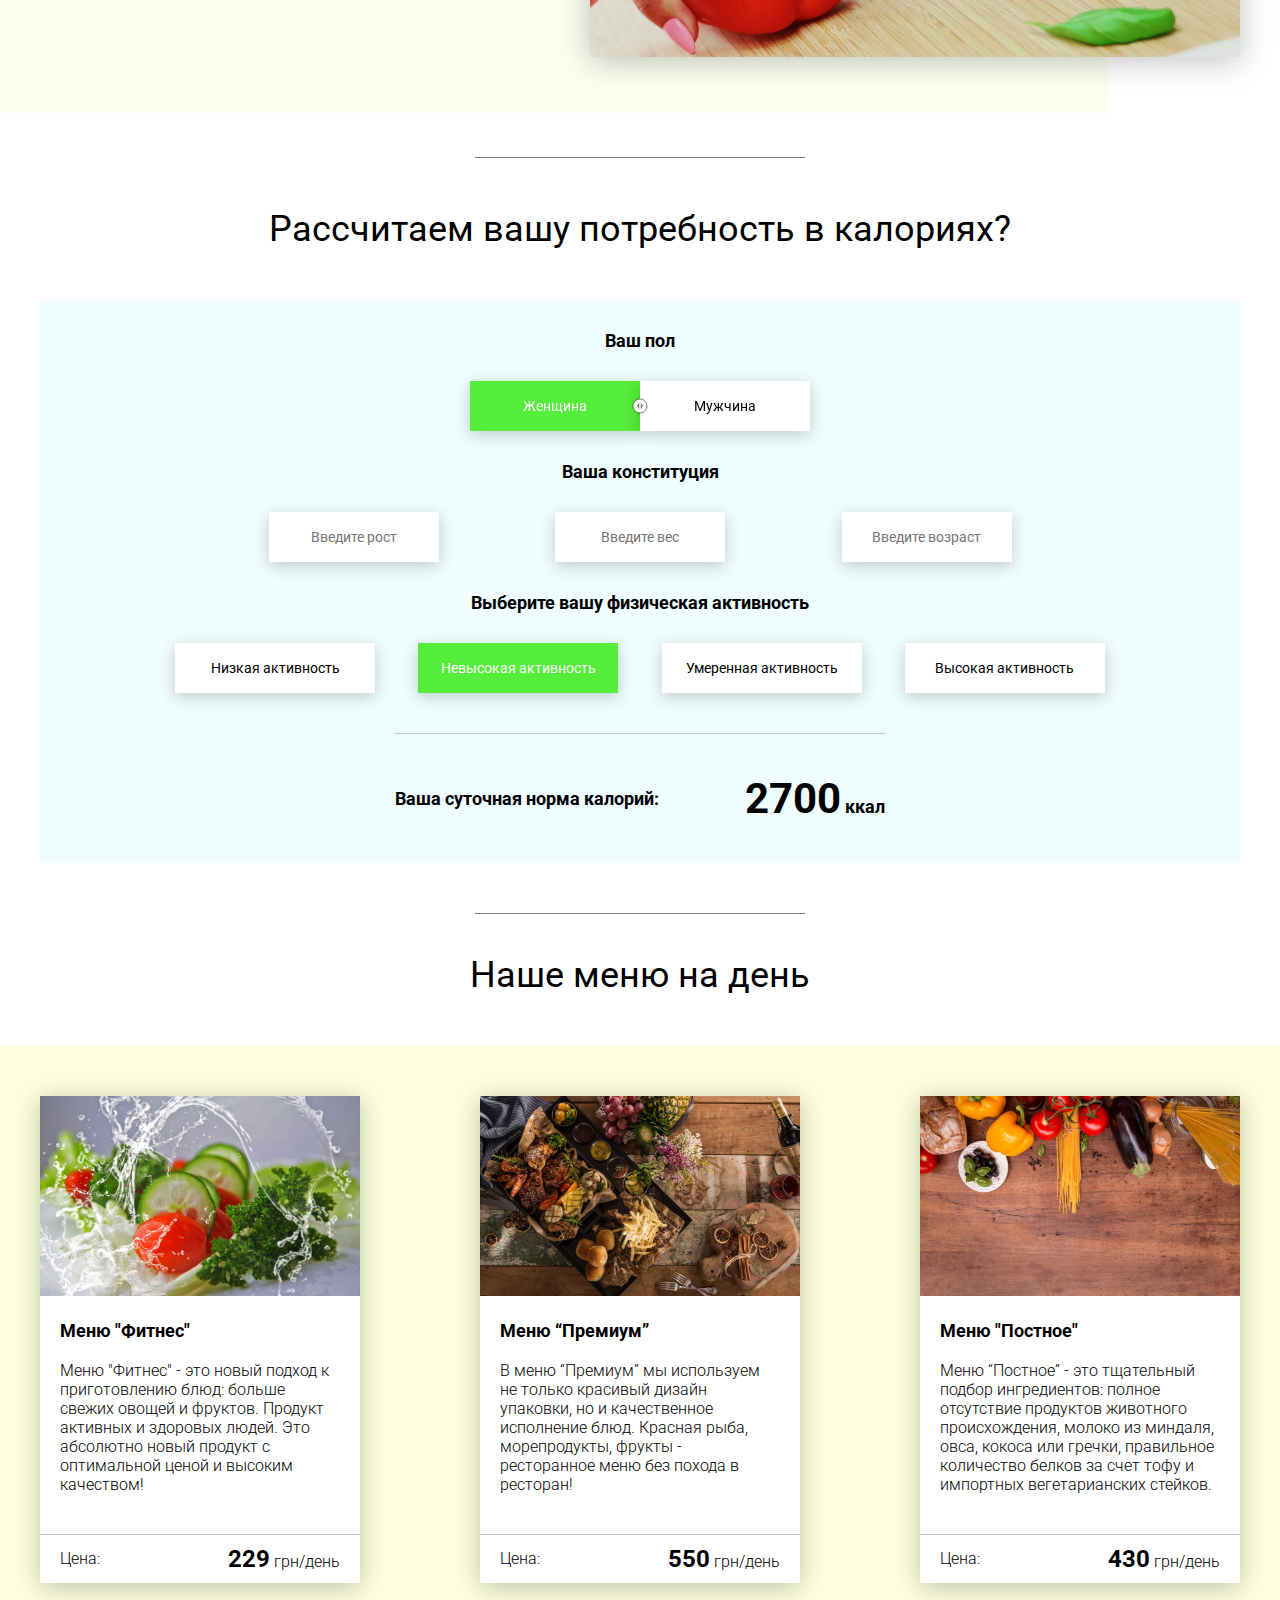
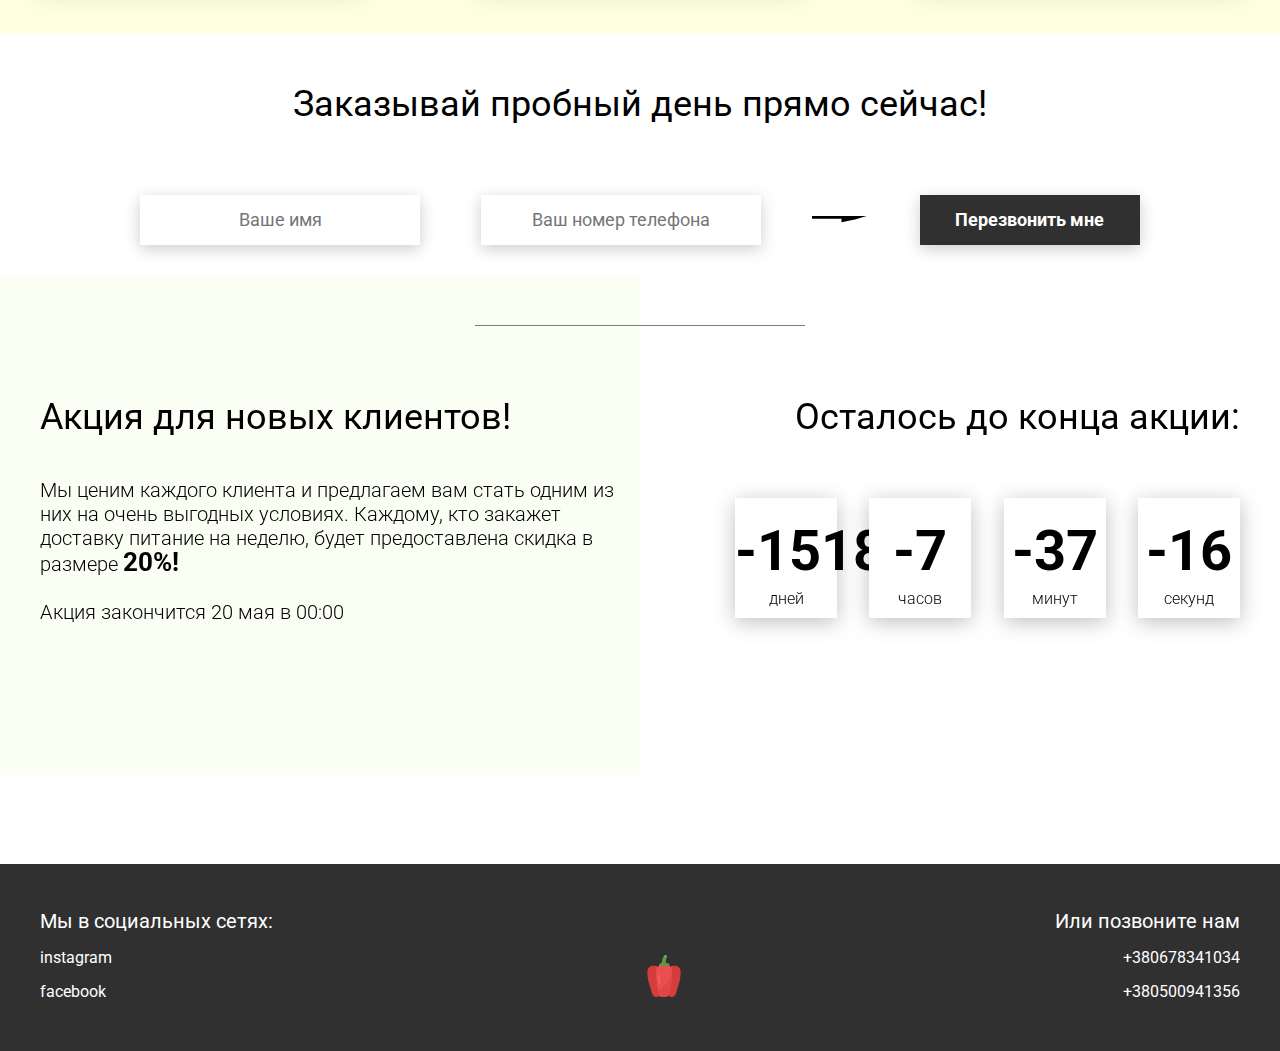
==== commit 23b6d628: "Добавлен рабочий файл для модального окна, подправлена дата в таймере" ====
--- a/PracticeProject02/index.html
+++ b/PracticeProject02/index.html
@@ -19,7 +19,7 @@
             </nav>
         </div>
         <div class="header__right-block">
-            <button class="btn btn_white">Связаться с нами</button>
+            <button data-modal class="btn btn_white">Связаться с нами</button>
         </div>
     </header>
     <div class="sidepanel">
@@ -94,7 +94,7 @@
                 </div>
             </div>
             <div class="offer__action">
-                <button class="btn btn_dark">Связаться с нами</button>
+                <button data-modal class="btn btn_dark">Связаться с нами</button>
             </div>
         </div>
         <div class="container">
@@ -309,7 +309,7 @@
         </div>
     </div>
 
-    <script src="js/tabs.js"></script>
+    <script src="js/script.js"></script>
     <script src="js/timer.js"></script>
 </body>
 </html>  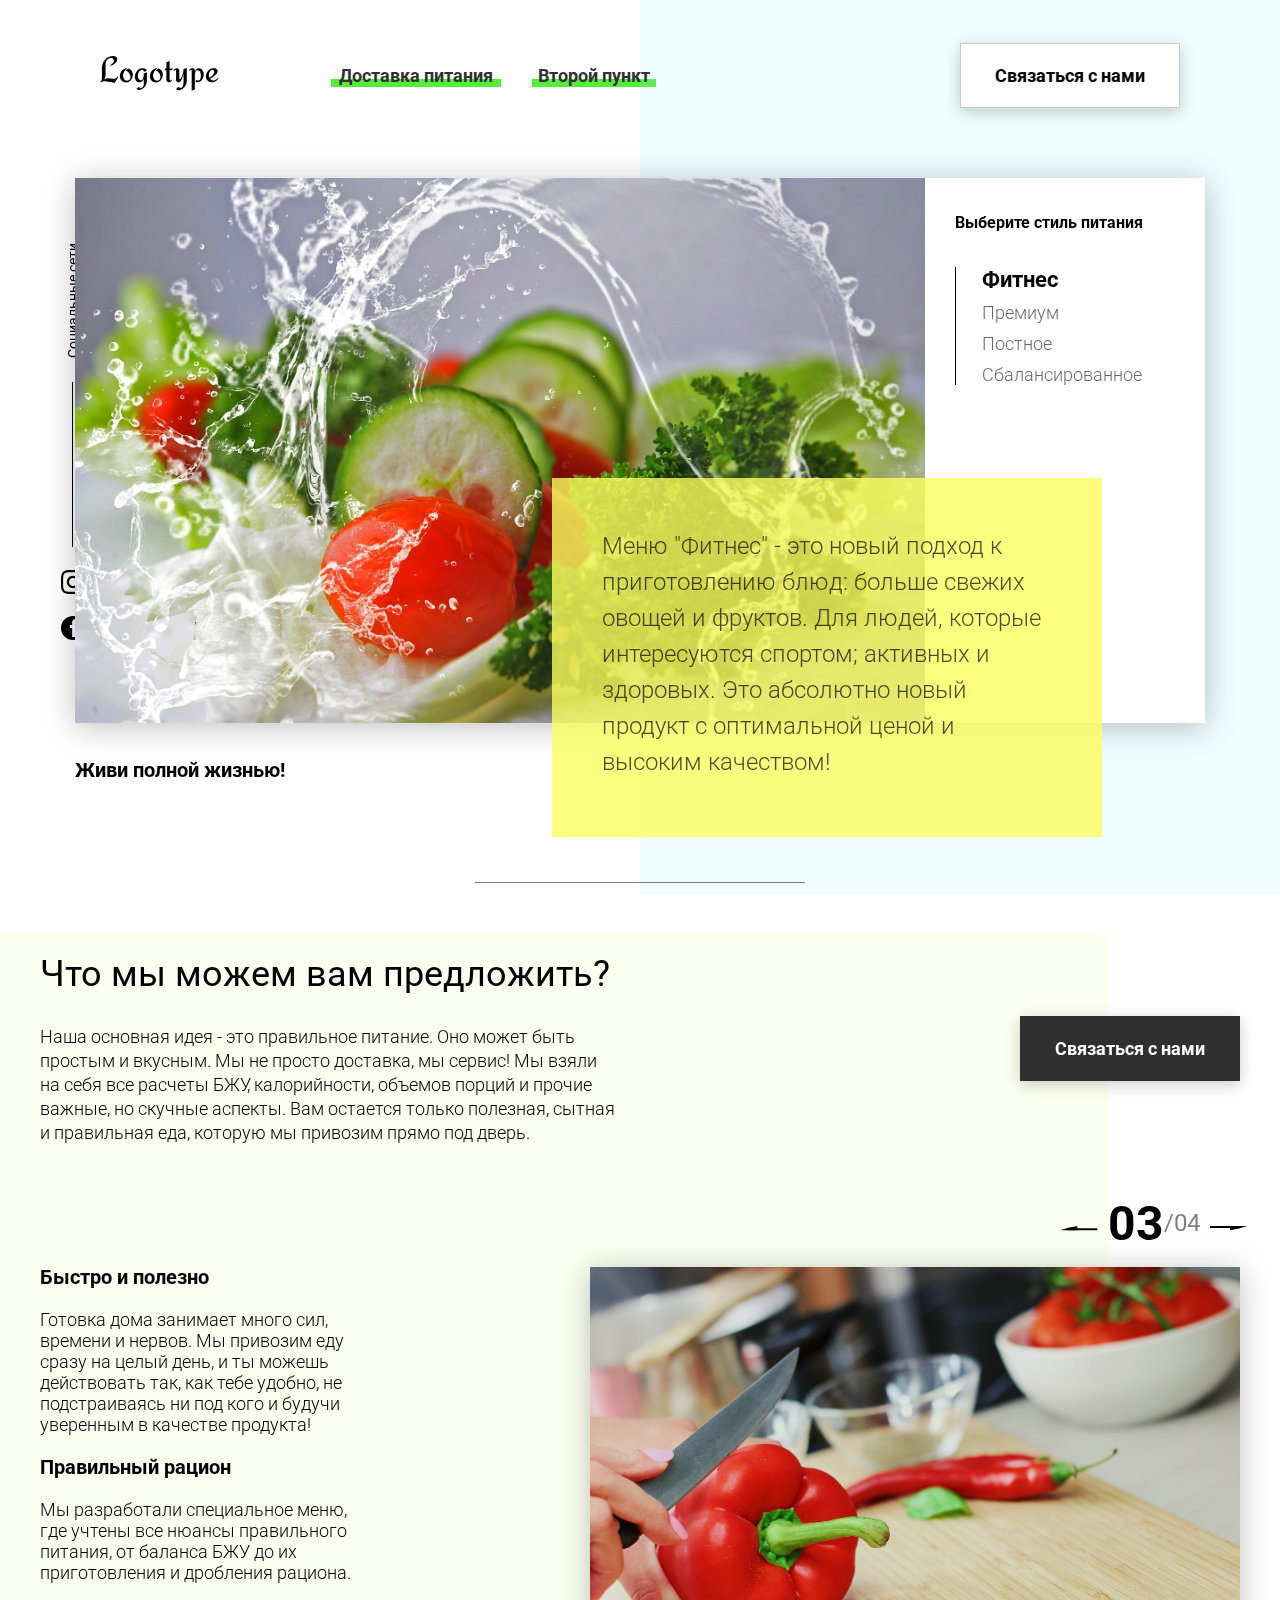
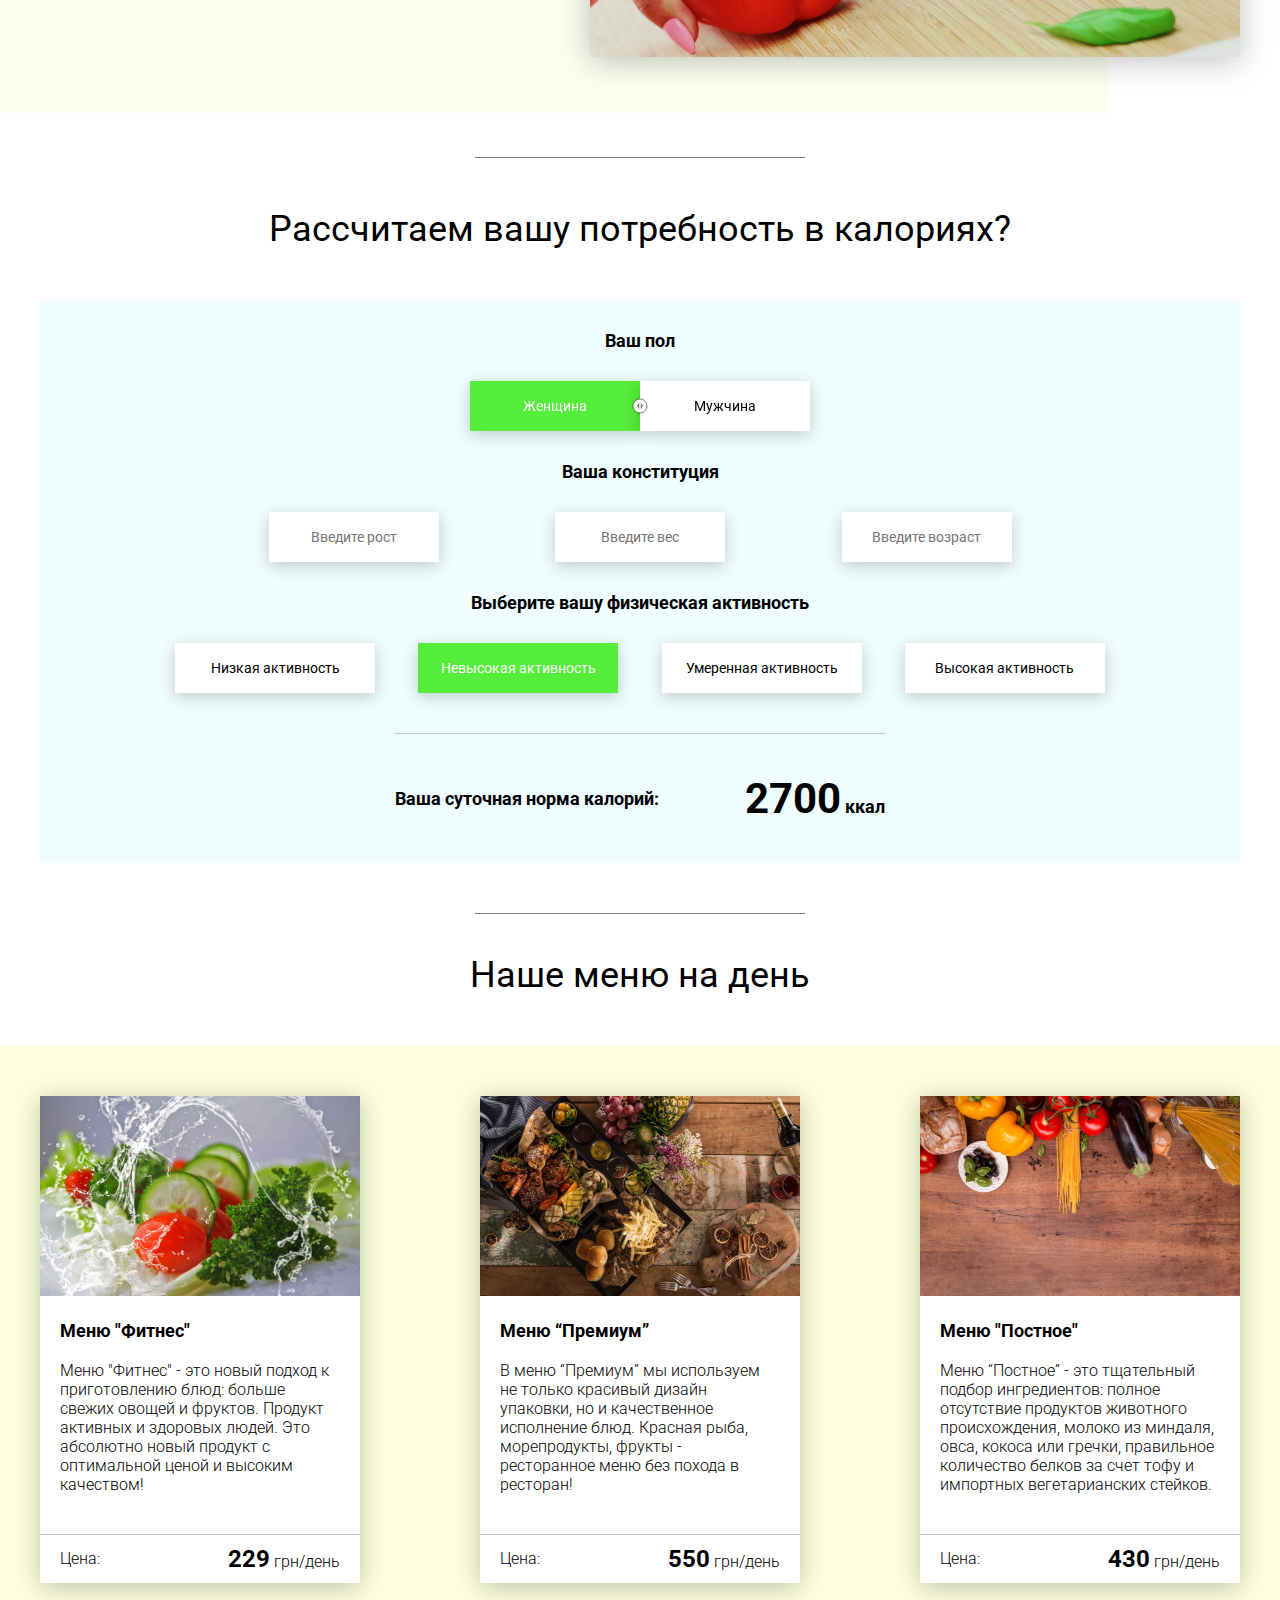
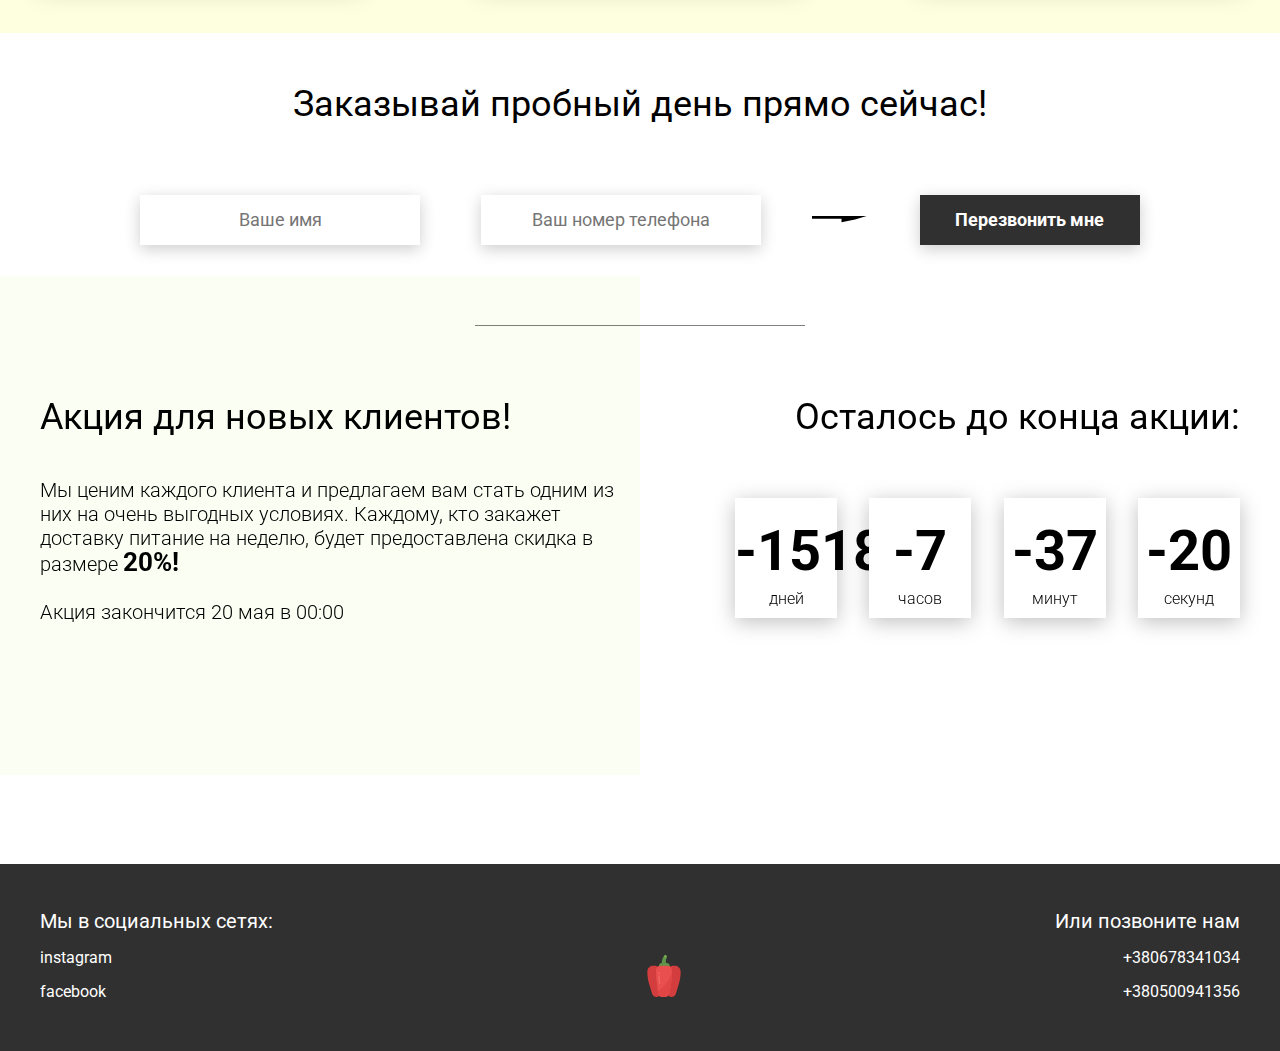
==== commit 98941db5: "Merge pull request #48 from props98/videoLesson-043" ====
--- a/PracticeProject02/index.html
+++ b/PracticeProject02/index.html
@@ -299,7 +299,7 @@
         <div class="modal__dialog">
             <div class="modal__content">
                 <form action="#">
-                    <div class="modal__close">&times;</div>
+                    <div data-close class="modal__close">&times;</div>
                     <div class="modal__title">Мы свяжемся с вами как можно быстрее!</div>
                     <input required placeholder="Ваше имя" name="name" type="text" class="modal__input">
                     <input required placeholder="Ваш номер телефона" name="phone" type="phone" class="modal__input">
@@ -311,5 +311,6 @@
 
     <script src="js/script.js"></script>
     <script src="js/timer.js"></script>
+    <script src="js/modal.js"></script>
 </body>
 </html>  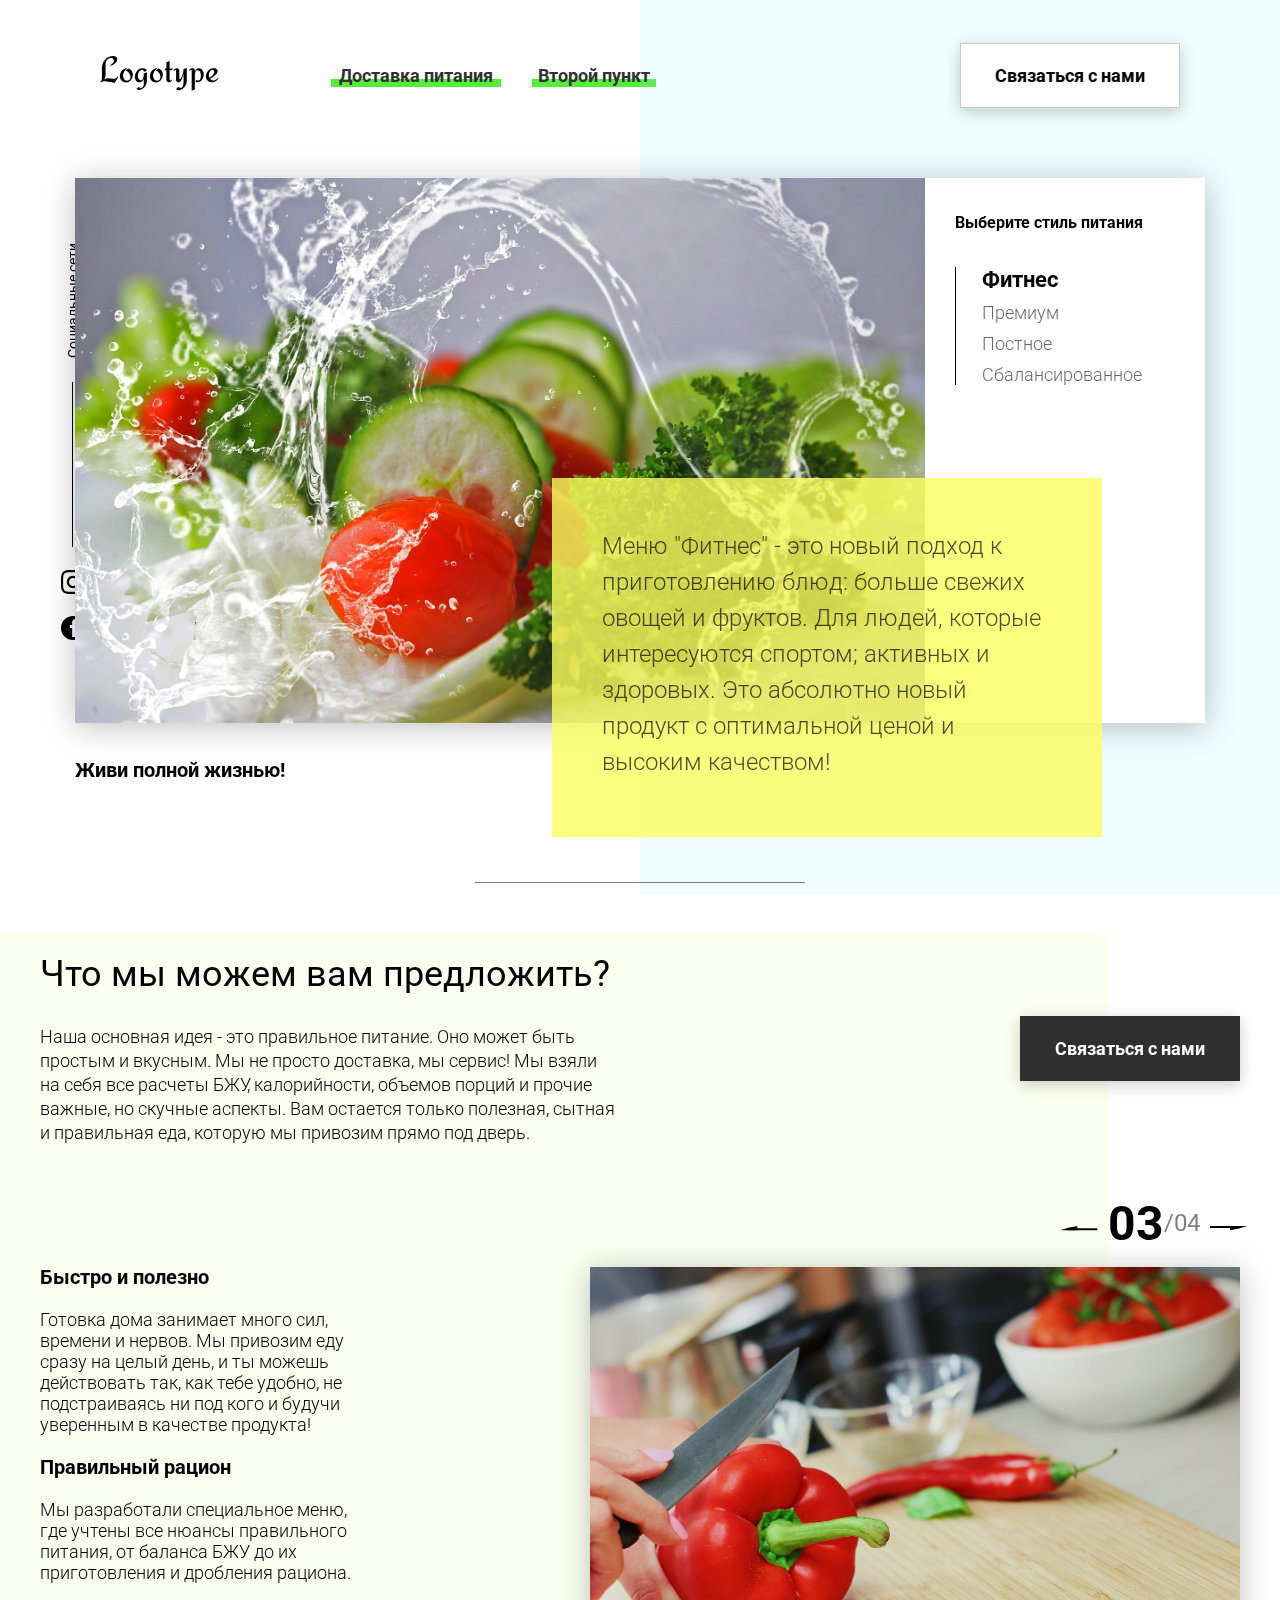
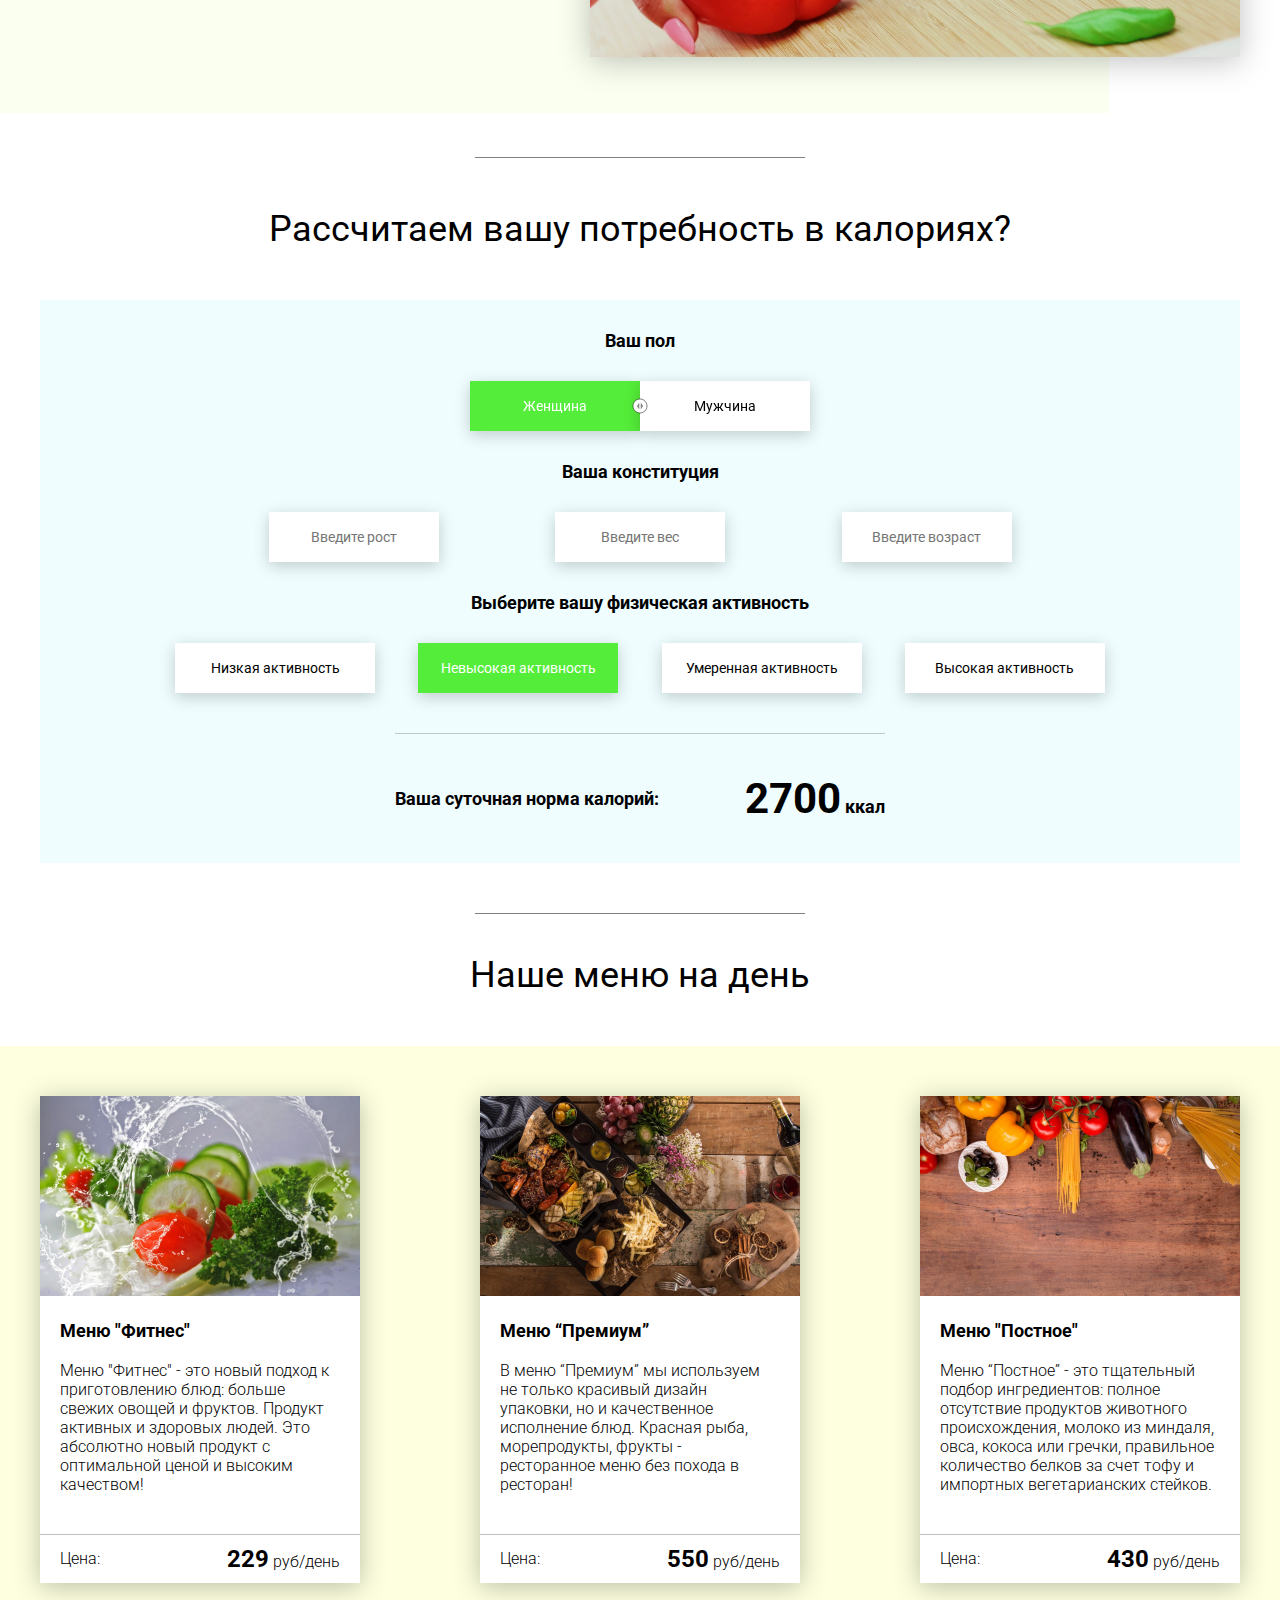
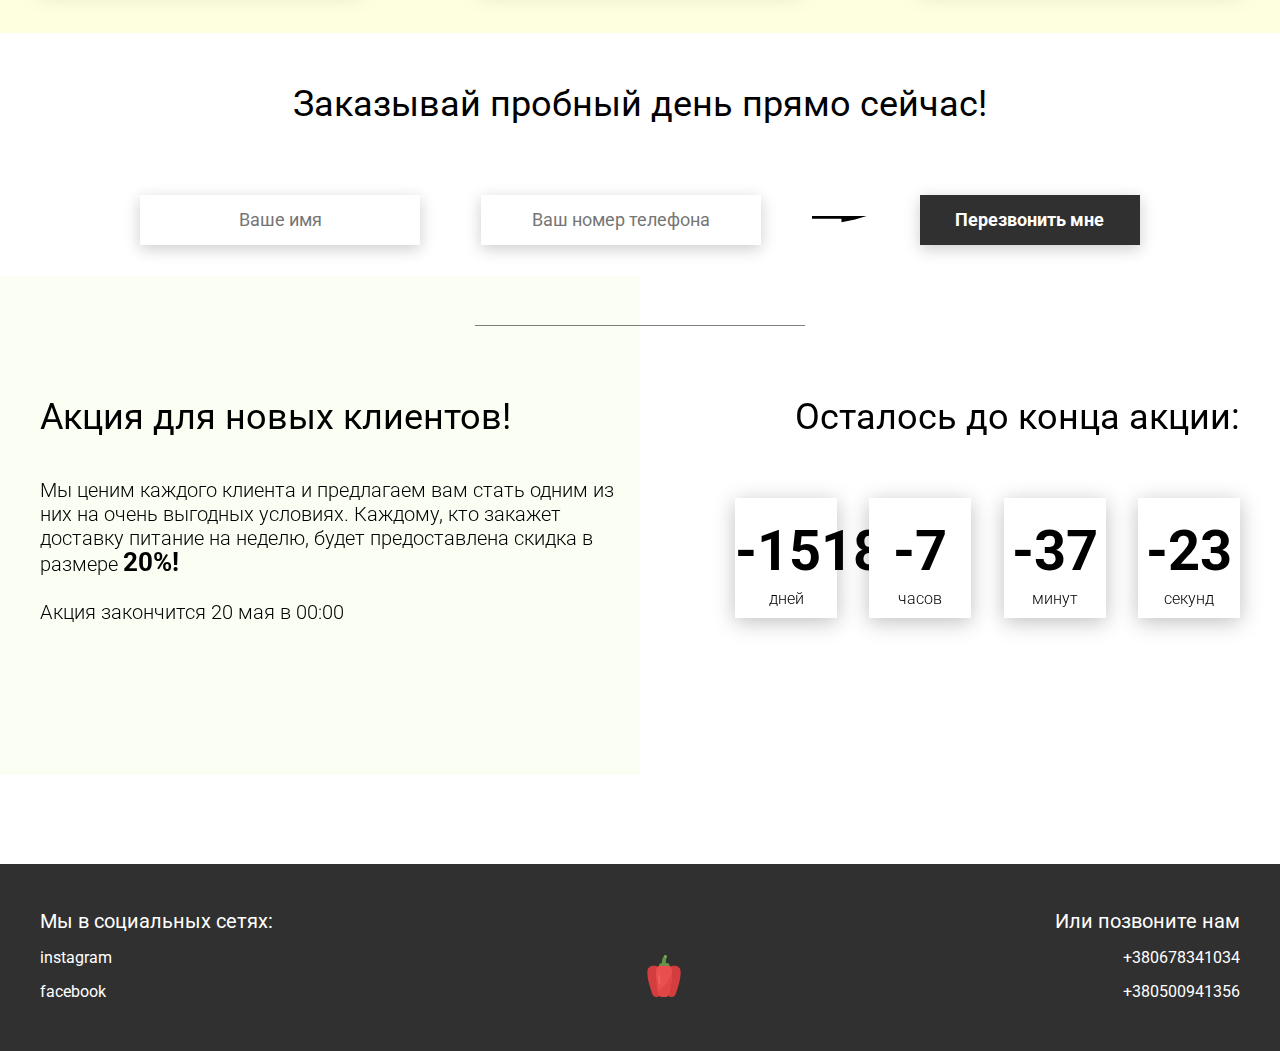
==== commit e968dc7c: "Добавление скрипта для урока" ====
--- a/PracticeProject02/index.html
+++ b/PracticeProject02/index.html
@@ -200,7 +200,7 @@
                     <div class="menu__item-divider"></div>
                     <div class="menu__item-price">
                         <div class="menu__item-cost">Цена:</div>
-                        <div class="menu__item-total"><span>229</span> грн/день</div>
+                        <div class="menu__item-total"><span>229</span> руб/день</div>
                     </div>
                 </div>
                 <div class="menu__item">
@@ -210,7 +210,7 @@
                     <div class="menu__item-divider"></div>
                     <div class="menu__item-price">
                         <div class="menu__item-cost">Цена:</div>
-                        <div class="menu__item-total"><span>550</span> грн/день</div>
+                        <div class="menu__item-total"><span>550</span> руб/день</div>
                     </div>
                 </div>
                 <div class="menu__item">
@@ -220,7 +220,7 @@
                     <div class="menu__item-divider"></div>
                     <div class="menu__item-price">
                         <div class="menu__item-cost">Цена:</div>
-                        <div class="menu__item-total"><span>430</span> грн/день</div>
+                        <div class="menu__item-total"><span>430</span> руб/день</div>
                     </div>
                 </div>
             </div>
@@ -312,5 +312,6 @@
     <script src="js/script.js"></script>
     <script src="js/timer.js"></script>
     <script src="js/modal.js"></script>
+    <script src="js/cardClass.js"></script>
 </body>
 </html>  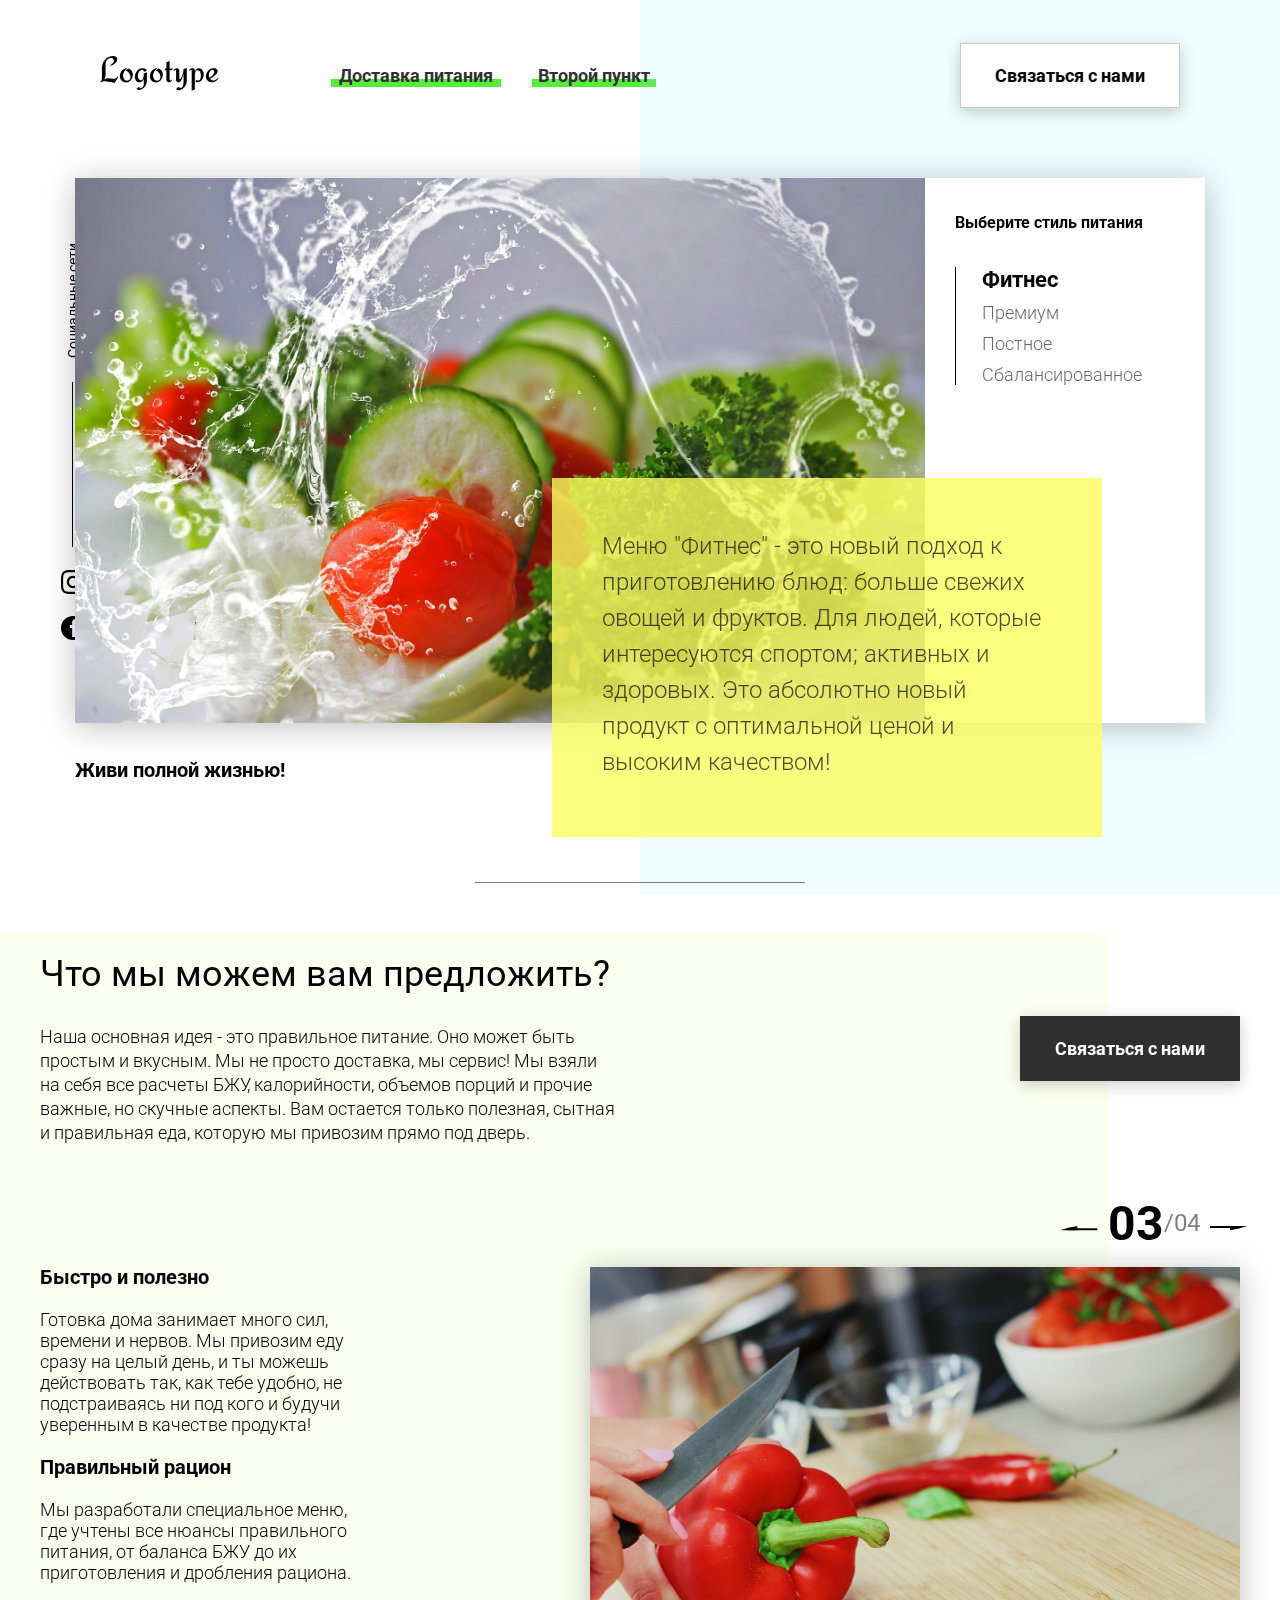
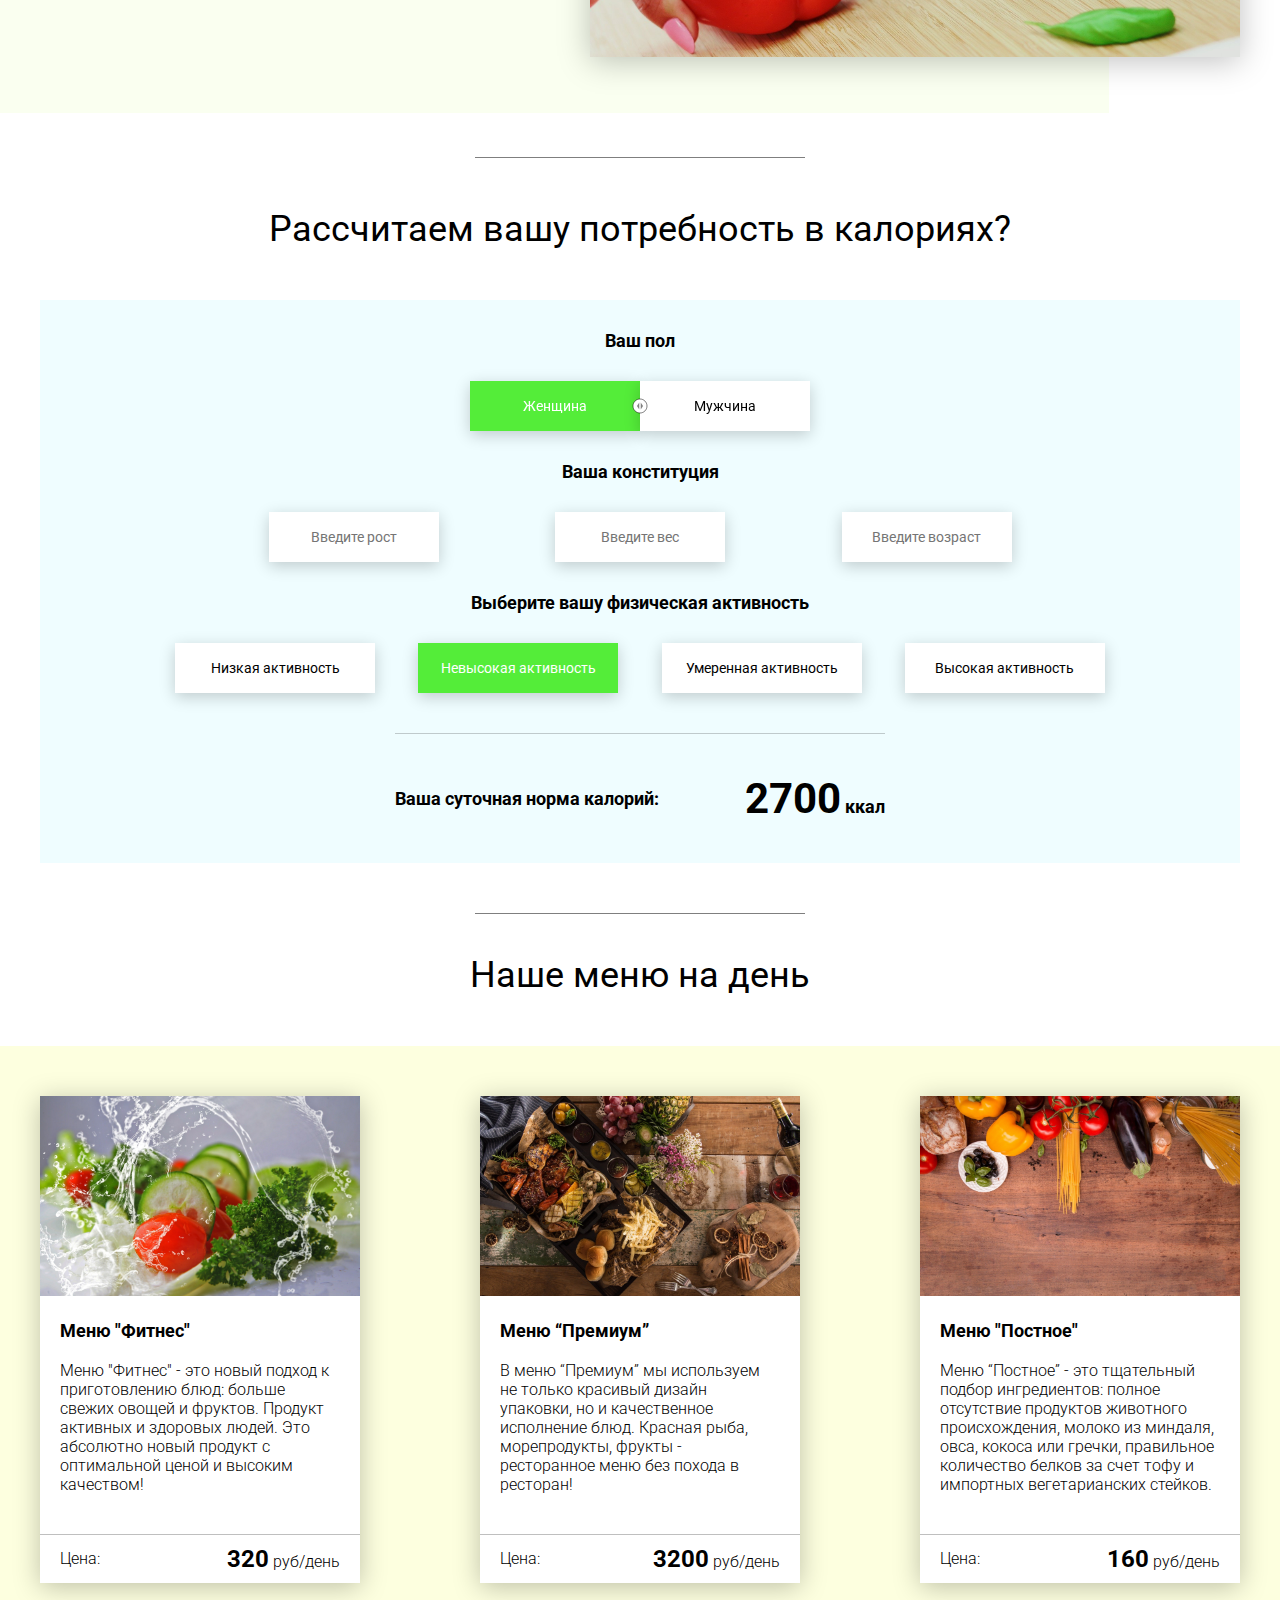
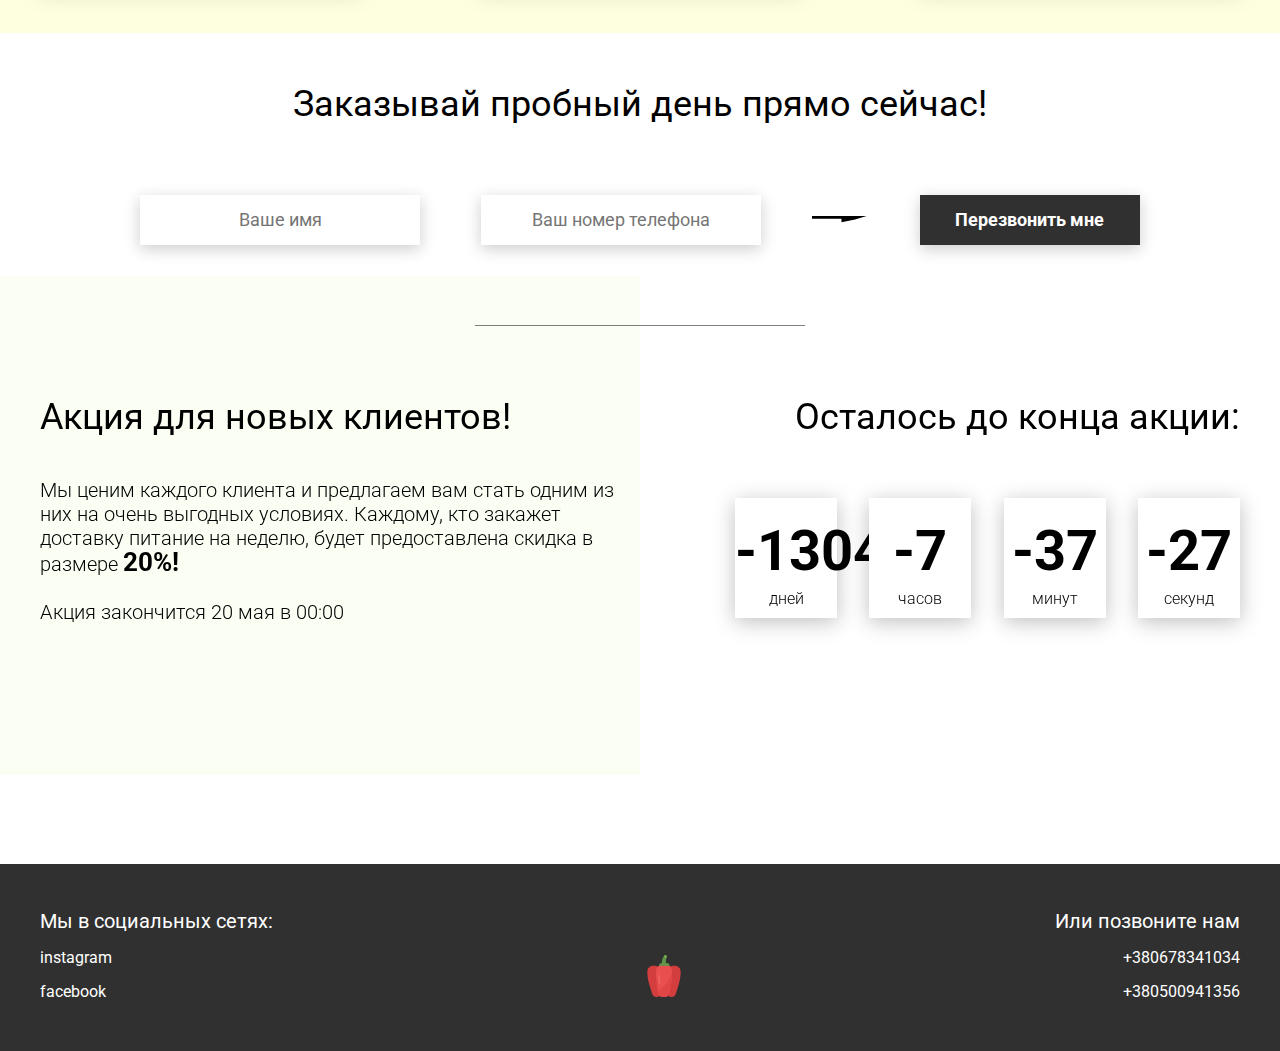
==== commit 9061421a: "Merge pull request #57 from props98/videoLesson-048" ====
--- a/PracticeProject02/index.html
+++ b/PracticeProject02/index.html
@@ -193,36 +193,7 @@
 
         <div class="menu__field">
             <div class="container">
-                <div class="menu__item">
-                    <img src="img/tabs/vegy.jpg" alt="vegy">
-                    <h3 class="menu__item-subtitle">Меню "Фитнес"</h3>
-                    <div class="menu__item-descr">Меню "Фитнес" - это новый подход к приготовлению блюд: больше свежих овощей и фруктов. Продукт активных и здоровых людей. Это абсолютно новый продукт с оптимальной ценой и высоким качеством!</div>
-                    <div class="menu__item-divider"></div>
-                    <div class="menu__item-price">
-                        <div class="menu__item-cost">Цена:</div>
-                        <div class="menu__item-total"><span>229</span> руб/день</div>
-                    </div>
-                </div>
-                <div class="menu__item">
-                    <img src="img/tabs/elite.jpg" alt="elite">
-                    <h3 class="menu__item-subtitle">Меню “Премиум”</h3>
-                    <div class="menu__item-descr">В меню “Премиум” мы используем не только красивый дизайн упаковки, но и качественное исполнение блюд. Красная рыба, морепродукты, фрукты - ресторанное меню без похода в ресторан!</div>
-                    <div class="menu__item-divider"></div>
-                    <div class="menu__item-price">
-                        <div class="menu__item-cost">Цена:</div>
-                        <div class="menu__item-total"><span>550</span> руб/день</div>
-                    </div>
-                </div>
-                <div class="menu__item">
-                    <img src="img/tabs/post.jpg" alt="post">
-                    <h3 class="menu__item-subtitle">Меню "Постное"</h3>
-                    <div class="menu__item-descr">Меню “Постное” - это тщательный подбор ингредиентов: полное отсутствие продуктов животного происхождения, молоко из миндаля, овса, кокоса или гречки, правильное количество белков за счет тофу и импортных вегетарианских стейков. </div>
-                    <div class="menu__item-divider"></div>
-                    <div class="menu__item-price">
-                        <div class="menu__item-cost">Цена:</div>
-                        <div class="menu__item-total"><span>430</span> руб/день</div>
-                    </div>
-                </div>
+                <!--! Карточки созданы при помощи класса  добавляються с помощью скрипта cardClass -->
             </div>
         </div>
     </div>
